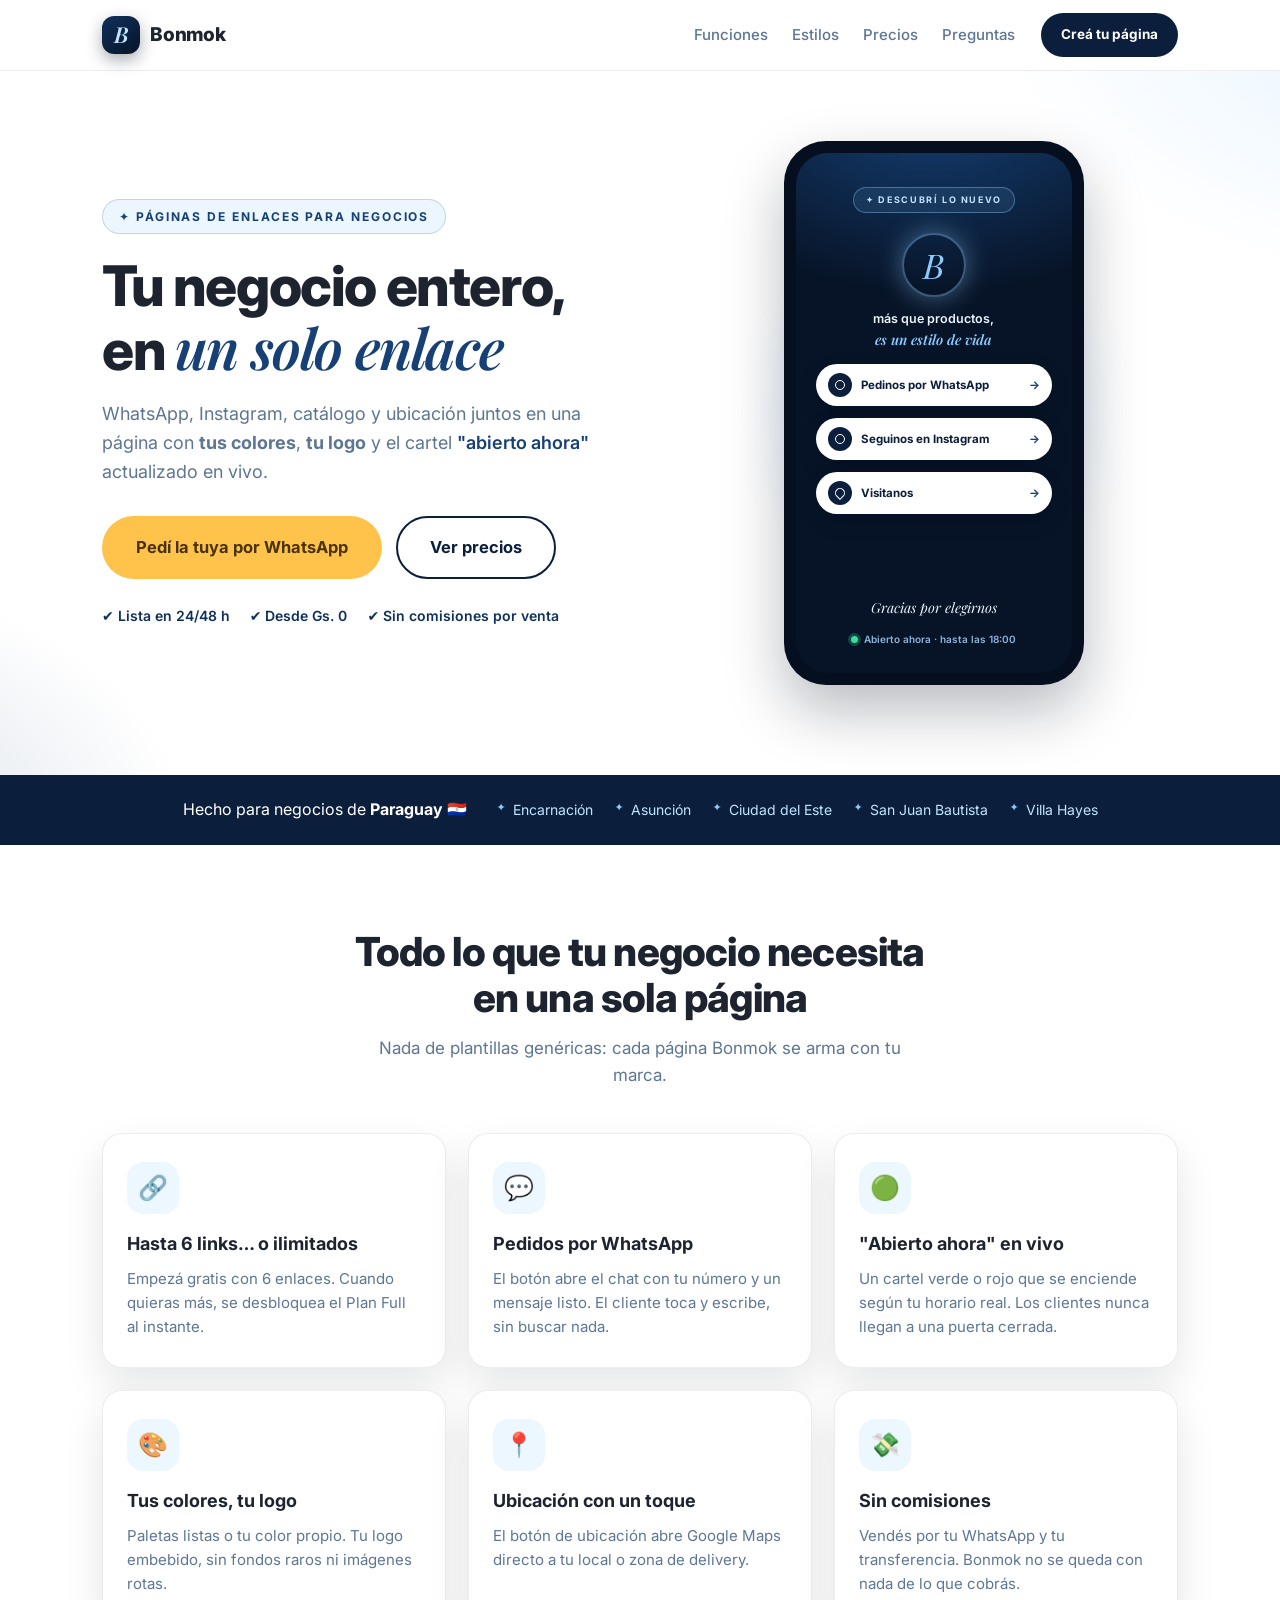
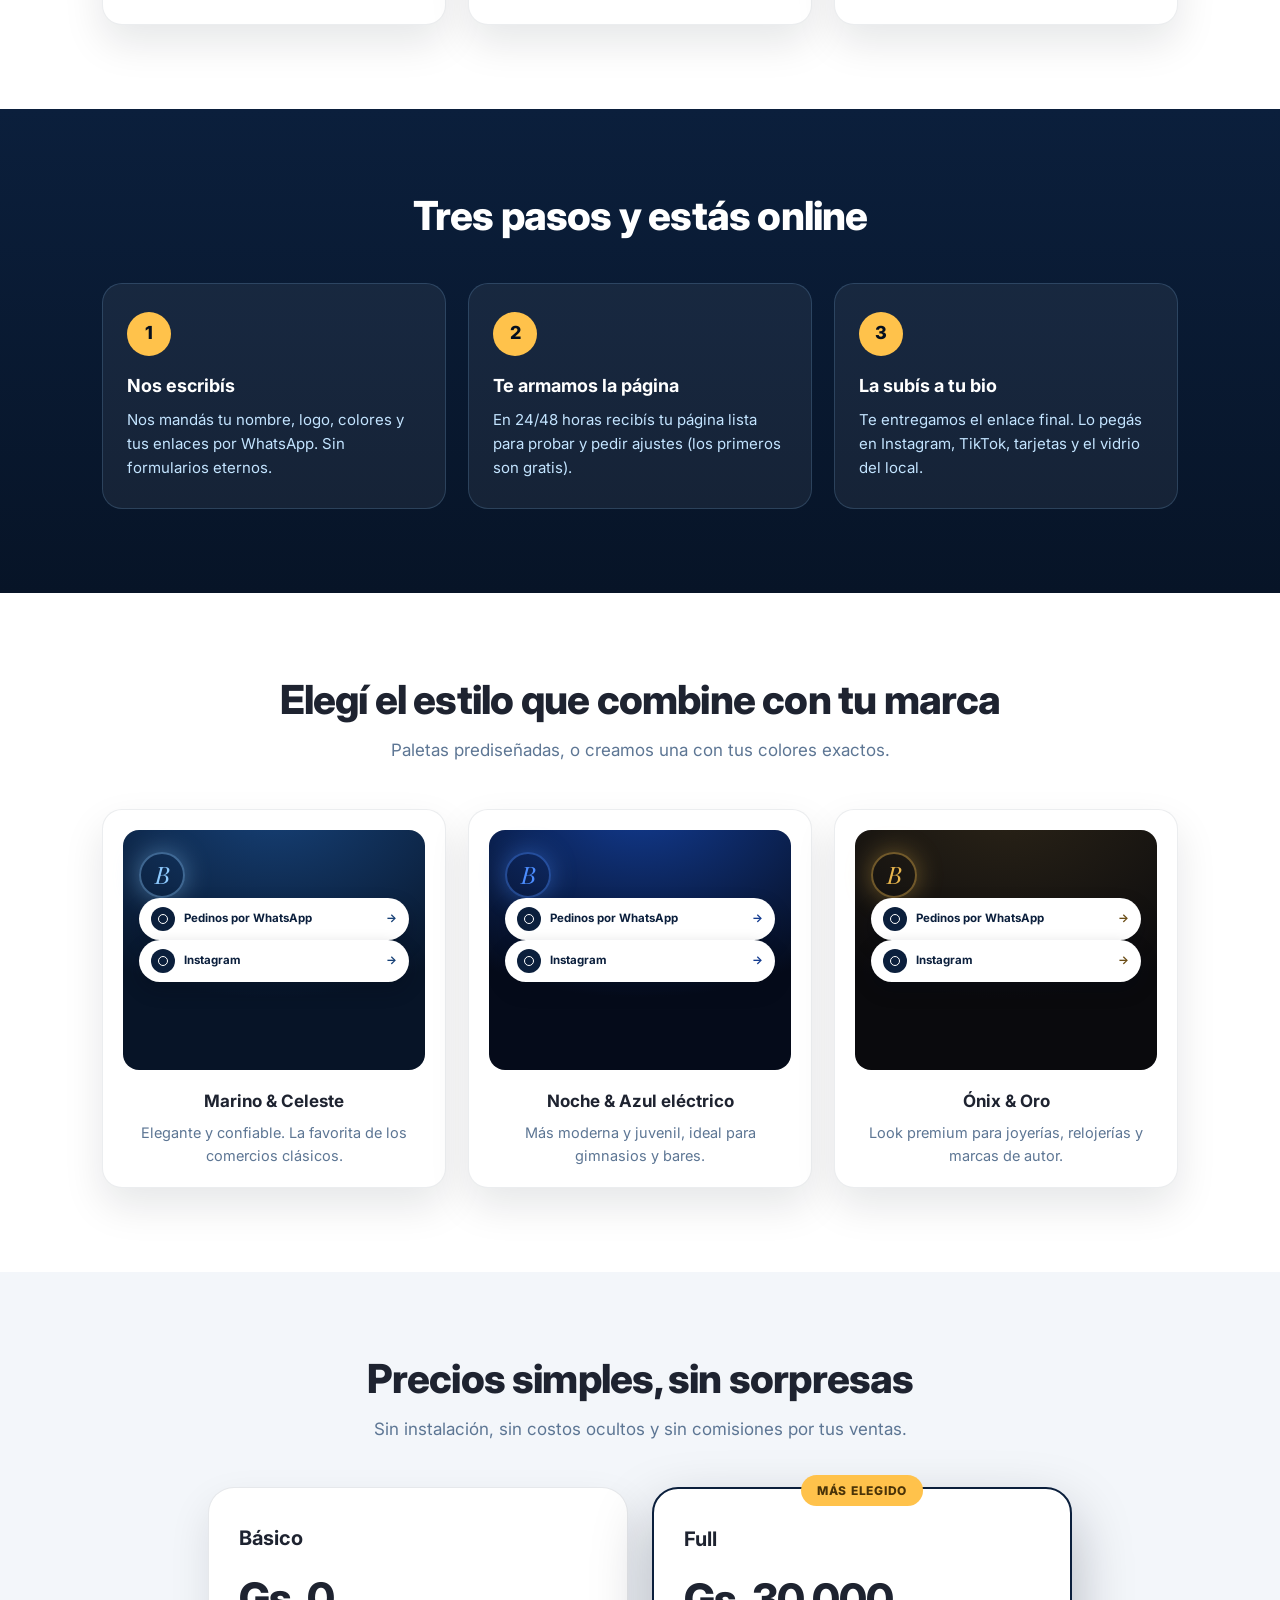
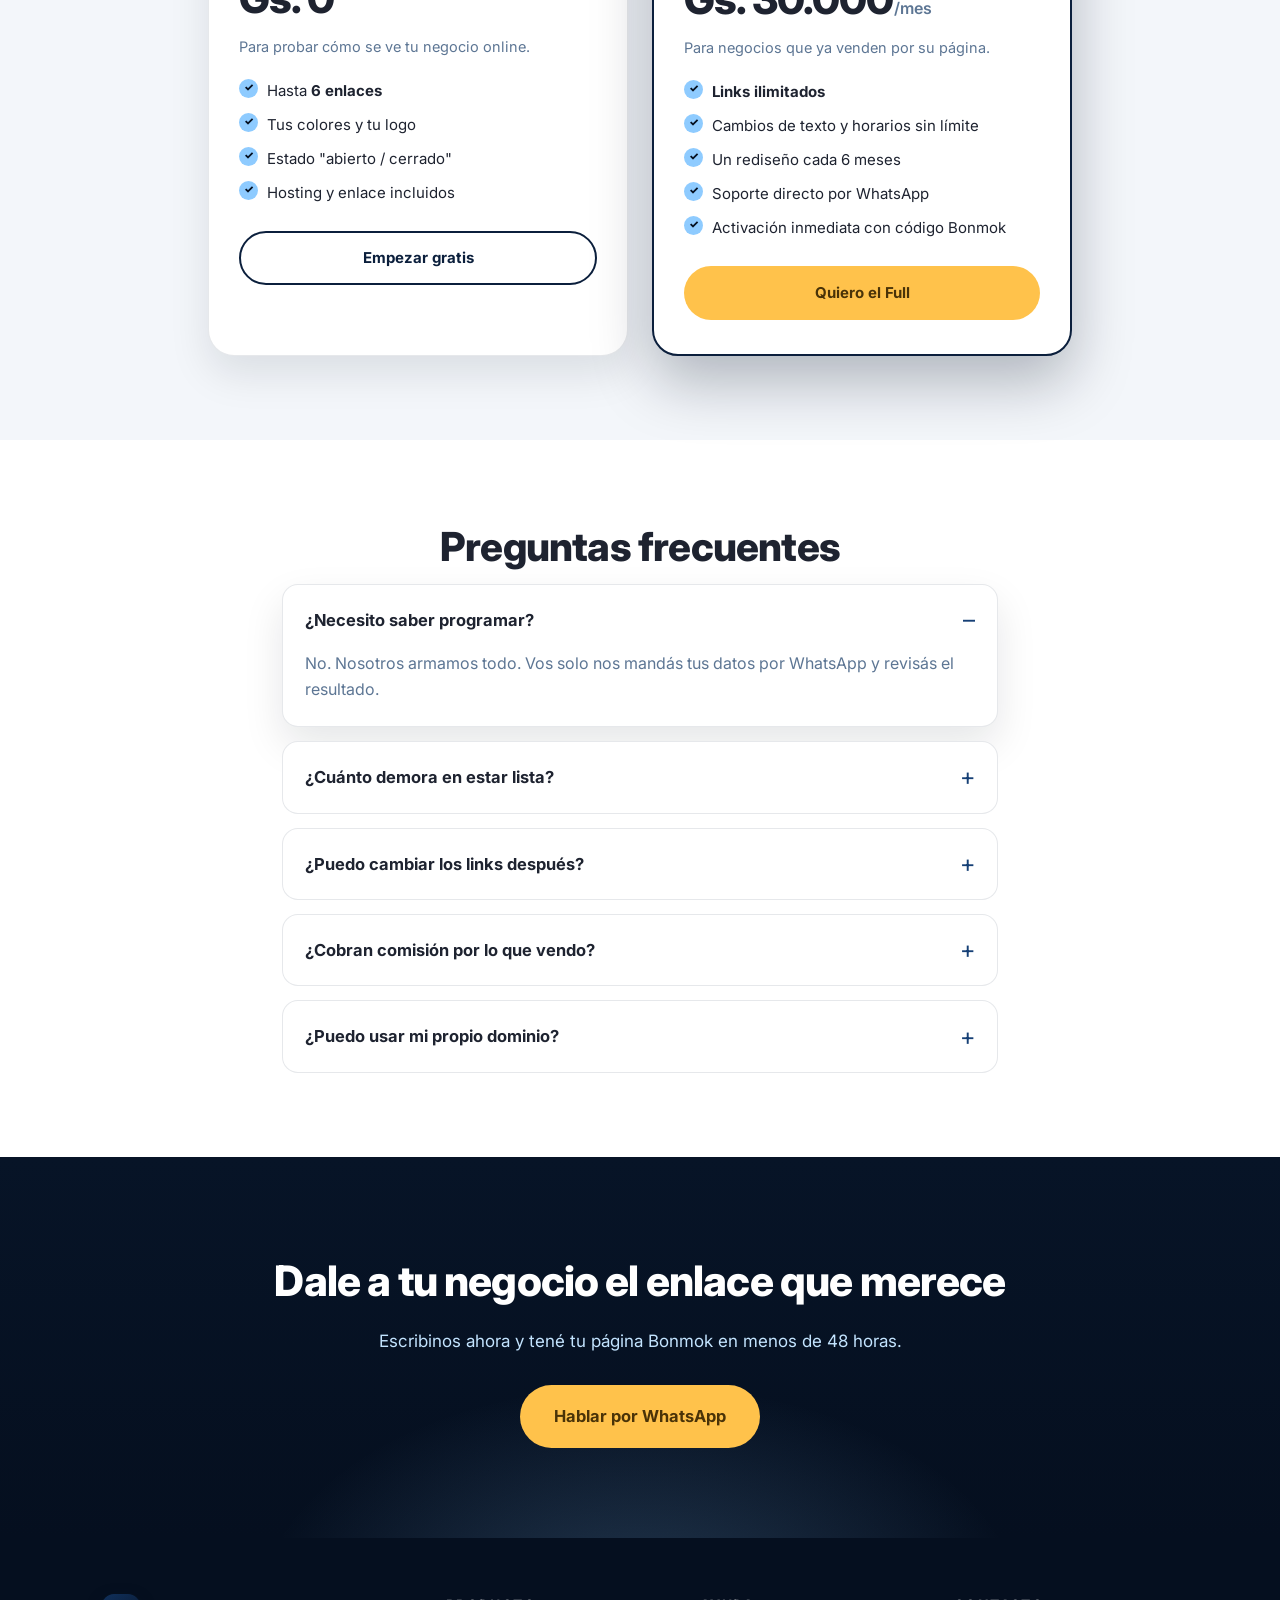
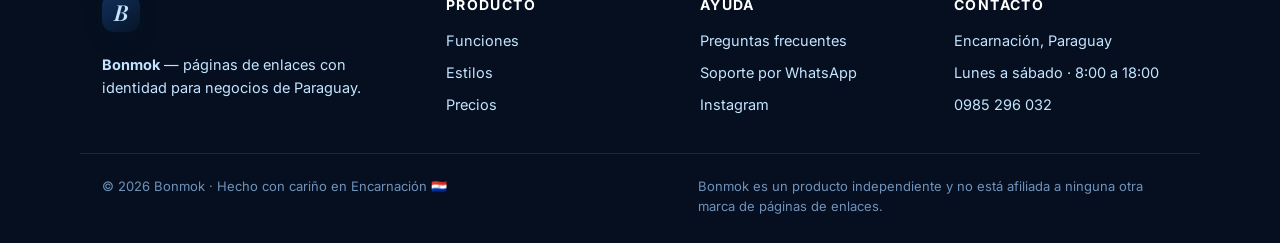
==== index.html @ fa60586d "Landing Bonmok: hero, funciones, estilos, precios y FAQ (HTML + CSS puro)" ====
<!DOCTYPE html>
<html lang="es">
<head>
<!--
  ============================================================
  BONMOK — Landing page del servicio
  Página 100% HTML + CSS (sin JavaScript).
  Inspirada en el esquema de las páginas de servicios "link in bio":
  hero con maqueta de celular, grilla de funciones, estilos,
  precios, preguntas frecuentes y CTA final.
  ============================================================
-->
<meta charset="UTF-8">
<meta name="viewport" content="width=device-width, initial-scale=1.0">
<title>Bonmok — Tu negocio entero, en un solo enlace</title>
<meta name="description" content="Creá tu página Bonmok en minutos: WhatsApp, Instagram, catálogo y ubicación con tus colores, tu logo y el estado 'abierto ahora' en vivo.">
<link rel="icon" type="image/svg+xml" href="assets/img/favicon.svg">
<link rel="preconnect" href="https://fonts.googleapis.com">
<link rel="preconnect" href="https://fonts.gstatic.com" crossorigin>
<link href="https://fonts.googleapis.com/css2?family=Inter:wght@400;500;600;700;800&family=Playfair+Display:ital,wght@1,600&display=swap" rel="stylesheet">
<link rel="stylesheet" href="assets/css/styles.css">
</head>
<body>

<!-- ============ BARRA SUPERIOR ============ -->
<header class="site-header">
  <div class="container header-inner">
    <a class="brand" href="#inicio" aria-label="Bonmok — inicio">
      <span class="brand-mark" aria-hidden="true">B</span>
      <span class="brand-name">Bonmok</span>
    </a>

    <nav class="nav" aria-label="Principal">
      <a href="#funciones">Funciones</a>
      <a href="#estilos">Estilos</a>
      <a href="#precios">Precios</a>
      <a href="#preguntas">Preguntas</a>
    </nav>

    <a class="btn btn-dark btn-sm" href="https://wa.me/595985296032?text=Hola%20Bonmok%21%20Quiero%20mi%20p%C3%A1gina" target="_blank" rel="noopener">Creá tu página</a>
  </div>
</header>

<main id="inicio">

  <!-- ============ HERO ============ -->
  <section class="hero">
    <div class="container hero-grid">
      <div class="hero-texto">
        <span class="eyebrow">✦ Páginas de enlaces para negocios</span>
        <h1>Tu negocio entero,<br>en <span class="destacado">un solo enlace</span></h1>
        <p class="lead">
          WhatsApp, Instagram, catálogo y ubicación juntos en una página con
          <strong>tus colores</strong>, <strong>tu logo</strong> y el cartel
          <em>"abierto ahora"</em> actualizado en vivo.
        </p>

        <div class="hero-acciones">
          <a class="btn btn-ambar btn-lg" href="https://wa.me/595985296032?text=Hola%20Bonmok%21%20Quiero%20mi%20p%C3%A1gina" target="_blank" rel="noopener">Pedí la tuya por WhatsApp</a>
          <a class="btn btn-ghost btn-lg" href="#precios">Ver precios</a>
        </div>

        <ul class="hero-trust">
          <li>✔ Lista en 24/48 h</li>
          <li>✔ Desde Gs. 0</li>
          <li>✔ Sin comisiones por venta</li>
        </ul>
      </div>

      <!-- Maqueta de celular 100% CSS (muestra una página Bonmok de ejemplo) -->
      <div class="hero-vista" aria-hidden="true">
        <div class="celular">
          <div class="celular-pantalla paleta-marino">
            <span class="mini-chip">✦ Descubrí lo nuevo</span>
            <span class="mini-logo">B</span>
            <span class="mini-lema">más que productos,<br><em>es un estilo de vida</em></span>
            <span class="mini-btn"><i class="ico-wa"></i>Pedinos por WhatsApp<b>→</b></span>
            <span class="mini-btn"><i class="ico-ig"></i>Seguinos en Instagram<b>→</b></span>
            <span class="mini-btn"><i class="ico-pin"></i>Visitanos<b>→</b></span>
            <span class="mini-pie">Gracias por elegirnos</span>
            <span class="mini-estado"><i class="punto"></i>Abierto ahora · hasta las 18:00</span>
          </div>
        </div>
        <span class="hero-halo"></span>
      </div>
    </div>
  </section>

  <!-- ============ BANDA DE ZONAS ============ -->
  <section class="banda">
    <div class="container banda-inner">
      <p>Hecho para negocios de <strong>Paraguay</strong> 🇵🇾</p>
      <ul>
        <li>Encarnación</li>
        <li>Asunción</li>
        <li>Ciudad del Este</li>
        <li>San Juan Bautista</li>
        <li>Villa Hayes</li>
      </ul>
    </div>
  </section>

  <!-- ============ FUNCIONES ============ -->
  <section class="seccion" id="funciones">
    <div class="container">
      <h2 class="titulo-seccion">Todo lo que tu negocio necesita<br>en una sola página</h2>
      <p class="sub-seccion">Nada de plantillas genéricas: cada página Bonmok se arma con tu marca.</p>

      <div class="grilla-3">
        <article class="tarjeta">
          <span class="tarjeta-ico">🔗</span>
          <h3>Hasta 6 links… o ilimitados</h3>
          <p>Empezá gratis con 6 enlaces. Cuando quieras más, se desbloquea el Plan Full al instante.</p>
        </article>

        <article class="tarjeta">
          <span class="tarjeta-ico">💬</span>
          <h3>Pedidos por WhatsApp</h3>
          <p>El botón abre el chat con tu número y un mensaje listo. El cliente toca y escribe, sin buscar nada.</p>
        </article>

        <article class="tarjeta">
          <span class="tarjeta-ico">🟢</span>
          <h3>"Abierto ahora" en vivo</h3>
          <p>Un cartel verde o rojo que se enciende según tu horario real. Los clientes nunca llegan a una puerta cerrada.</p>
        </article>

        <article class="tarjeta">
          <span class="tarjeta-ico">🎨</span>
          <h3>Tus colores, tu logo</h3>
          <p>Paletas listas o tu color propio. Tu logo embebido, sin fondos raros ni imágenes rotas.</p>
        </article>

        <article class="tarjeta">
          <span class="tarjeta-ico">📍</span>
          <h3>Ubicación con un toque</h3>
          <p>El botón de ubicación abre Google Maps directo a tu local o zona de delivery.</p>
        </article>

        <article class="tarjeta">
          <span class="tarjeta-ico">💸</span>
          <h3>Sin comisiones</h3>
          <p>Vendés por tu WhatsApp y tu transferencia. Bonmok no se queda con nada de lo que cobrás.</p>
        </article>
      </div>
    </div>
  </section>

  <!-- ============ CÓMO FUNCIONA ============ -->
  <section class="seccion seccion-oscura" id="como-funciona">
    <div class="container">
      <h2 class="titulo-seccion">Tres pasos y estás online</h2>
      <div class="pasos">
        <article class="paso">
          <span class="paso-num">1</span>
          <h3>Nos escribís</h3>
          <p>Nos mandás tu nombre, logo, colores y tus enlaces por WhatsApp. Sin formularios eternos.</p>
        </article>
        <article class="paso">
          <span class="paso-num">2</span>
          <h3>Te armamos la página</h3>
          <p>En 24/48 horas recibís tu página lista para probar y pedir ajustes (los primeros son gratis).</p>
        </article>
        <article class="paso">
          <span class="paso-num">3</span>
          <h3>La subís a tu bio</h3>
          <p>Te entregamos el enlace final. Lo pegás en Instagram, TikTok, tarjetas y el vidrio del local.</p>
        </article>
      </div>
    </div>
  </section>

  <!-- ============ ESTILOS ============ -->
  <section class="seccion" id="estilos">
    <div class="container">
      <h2 class="titulo-seccion">Elegí el estilo que combine con tu marca</h2>
      <p class="sub-seccion">Paletas prediseñadas, o creamos una con tus colores exactos.</p>

      <div class="grilla-3 estilos-grilla">
        <article class="estilo-card">
          <div class="mini-pantalla paleta-marino">
            <span class="mini-logo">B</span>
            <span class="mini-btn"><i class="ico-wa"></i>Pedinos por WhatsApp<b>→</b></span>
            <span class="mini-btn"><i class="ico-ig"></i>Instagram<b>→</b></span>
          </div>
          <h3>Marino &amp; Celeste</h3>
          <p>Elegante y confiable. La favorita de los comercios clásicos.</p>
        </article>

        <article class="estilo-card">
          <div class="mini-pantalla paleta-azul">
            <span class="mini-logo">B</span>
            <span class="mini-btn"><i class="ico-wa"></i>Pedinos por WhatsApp<b>→</b></span>
            <span class="mini-btn"><i class="ico-ig"></i>Instagram<b>→</b></span>
          </div>
          <h3>Noche &amp; Azul eléctrico</h3>
          <p>Más moderna y juvenil, ideal para gimnasios y bares.</p>
        </article>

        <article class="estilo-card">
          <div class="mini-pantalla paleta-oro">
            <span class="mini-logo">B</span>
            <span class="mini-btn"><i class="ico-wa"></i>Pedinos por WhatsApp<b>→</b></span>
            <span class="mini-btn"><i class="ico-ig"></i>Instagram<b>→</b></span>
          </div>
          <h3>Ónix &amp; Oro</h3>
          <p>Look premium para joyerías, relojerías y marcas de autor.</p>
        </article>
      </div>
    </div>
  </section>

  <!-- ============ PRECIOS ============ -->
  <section class="seccion seccion-gris" id="precios">
    <div class="container">
      <h2 class="titulo-seccion">Precios simples, sin sorpresas</h2>
      <p class="sub-seccion">Sin instalación, sin costos ocultos y sin comisiones por tus ventas.</p>

      <div class="precios">
        <article class="precio-card">
          <h3>Básico</h3>
          <p class="precio"><span class="precio-monto">Gs. 0</span></p>
          <p class="precio-nota">Para probar cómo se ve tu negocio online.</p>
          <ul class="lista-check">
            <li>Hasta <strong>6 enlaces</strong></li>
            <li>Tus colores y tu logo</li>
            <li>Estado "abierto / cerrado"</li>
            <li>Hosting y enlace incluidos</li>
          </ul>
          <a class="btn btn-ghost btn-block" href="https://wa.me/595985296032?text=Hola%20Bonmok%21%20Quiero%20la%20versi%C3%B3n%20B%C3%A1sica" target="_blank" rel="noopener">Empezar gratis</a>
        </article>

        <article class="precio-card precio-destacado">
          <span class="etiqueta">Más elegido</span>
          <h3>Full</h3>
          <p class="precio"><span class="precio-monto">Gs. 30.000</span><span class="precio-per">/mes</span></p>
          <p class="precio-nota">Para negocios que ya venden por su página.</p>
          <ul class="lista-check">
            <li><strong>Links ilimitados</strong></li>
            <li>Cambios de texto y horarios sin límite</li>
            <li>Un rediseño cada 6 meses</li>
            <li>Soporte directo por WhatsApp</li>
            <li>Activación inmediata con código Bonmok</li>
          </ul>
          <a class="btn btn-ambar btn-block" href="https://wa.me/595985296032?text=Hola%20Bonmok%21%20Quiero%20el%20Plan%20Full" target="_blank" rel="noopener">Quiero el Full</a>
        </article>
      </div>
    </div>
  </section>

  <!-- ============ PREGUNTAS FRECUENTES ============ -->
  <section class="seccion" id="preguntas">
    <div class="container container-estrecho">
      <h2 class="titulo-seccion">Preguntas frecuentes</h2>

      <details class="faq" open>
        <summary>¿Necesito saber programar?</summary>
        <p>No. Nosotros armamos todo. Vos solo nos mandás tus datos por WhatsApp y revisás el resultado.</p>
      </details>

      <details class="faq">
        <summary>¿Cuánto demora en estar lista?</summary>
        <p>Entre 24 y 48 horas hábiles desde que recibimos tu logo y tus enlaces.</p>
      </details>

      <details class="faq">
        <summary>¿Puedo cambiar los links después?</summary>
        <p>Sí. En el Plan Básico incluimos ajustes, y en el Full los cambios son sin límite.</p>
      </details>

      <details class="faq">
        <summary>¿Cobran comisión por lo que vendo?</summary>
        <p>Nunca. Vendés por tu WhatsApp y tus cobros; Bonmok no participa de tus ventas.</p>
      </details>

      <details class="faq">
        <summary>¿Puedo usar mi propio dominio?</summary>
        <p>Sí, es opcional. Te ayudamos a comprarlo y conectarlo a tu página por un costo adicional.</p>
      </details>
    </div>
  </section>

  <!-- ============ CTA FINAL ============ -->
  <section class="cta-final">
    <div class="container cta-inner">
      <h2>Dale a tu negocio el enlace que merece</h2>
      <p>Escribinos ahora y tené tu página Bonmok en menos de 48 horas.</p>
      <a class="btn btn-ambar btn-lg" href="https://wa.me/595985296032?text=Hola%20Bonmok%21%20Quiero%20mi%20p%C3%A1gina" target="_blank" rel="noopener">Hablar por WhatsApp</a>
    </div>
  </section>

</main>

<!-- ============ PIE ============ -->
<footer class="site-footer">
  <div class="container footer-grid">
    <div class="footer-col footer-marca">
      <span class="brand-mark" aria-hidden="true">B</span>
      <p><strong>Bonmok</strong> — páginas de enlaces con identidad para negocios de Paraguay.</p>
    </div>

    <div class="footer-col">
      <h4>Producto</h4>
      <a href="#funciones">Funciones</a>
      <a href="#estilos">Estilos</a>
      <a href="#precios">Precios</a>
    </div>

    <div class="footer-col">
      <h4>Ayuda</h4>
      <a href="#preguntas">Preguntas frecuentes</a>
      <a href="https://wa.me/595985296032" target="_blank" rel="noopener">Soporte por WhatsApp</a>
      <a href="https://www.instagram.com/angeloryj/" target="_blank" rel="noopener">Instagram</a>
    </div>

    <div class="footer-col">
      <h4>Contacto</h4>
      <p>Encarnación, Paraguay</p>
      <p>Lunes a sábado · 8:00 a 18:00</p>
      <p>0985 296 032</p>
    </div>
  </div>

  <div class="container footer-final">
    <p>© 2026 Bonmok · Hecho con cariño en Encarnación 🇵🇾</p>
    <p class="footer-nota">Bonmok es un producto independiente y no está afiliada a ninguna otra marca de páginas de enlaces.</p>
  </div>
</footer>

</body>
</html>
---- assets/css/styles.css ----
/* ============================================================
   BONMOK — Hoja de estilos de la landing
   Orden del archivo:
     1. Variables        6. Banda
     2. Base / reset     7. Secciones y tarjetas
     3. Utilidades       8. Pasos y estilos de página
     4. Botones          9. Precios y FAQ
     5. Header y hero   10. CTA final, footer y responsive
   ============================================================ */

/* ------------------------------------------------------------
   1. VARIABLES (paleta Bonmok: azul marino + celeste + ámbar)
   ------------------------------------------------------------ */
:root {
  /* Colores principales */
  --navy-900: #050f1f;
  --navy-800: #071427;
  --navy-700: #0b1f3c;
  --navy-600: #10305c;
  --navy-500: #164076;
  --celeste: #8ecbff;
  --celeste-soft: #c3e4ff;
  --ambar: #ffc24b;         /* acento de acción (botones CTA) */
  --tinta: #1e2330;         /* texto oscuro sobre claro */
  --gris-fondo: #f3f6fa;    /* fondo de secciones alternas */
  --gris-texto: #5d7694;
  --blanco: #ffffff;

  /* Tipografía y medidas */
  --fuente: 'Inter', system-ui, -apple-system, 'Segoe UI', Roboto, sans-serif;
  --fuente-serif: 'Playfair Display', Georgia, serif;
  --ancho: 1120px;
  --radio-grande: 26px;
  --radio-tarjeta: 20px;

  /* Sombras suaves */
  --sombra: 0 18px 40px rgba(5, 15, 31, .10);
  --sombra-fuerte: 0 26px 60px rgba(5, 15, 31, .28);
}

/* ------------------------------------------------------------
   2. BASE / RESET
   ------------------------------------------------------------ */
* { box-sizing: border-box; margin: 0; padding: 0; }

html { scroll-behavior: smooth; }

body {
  font-family: var(--fuente);
  color: var(--tinta);
  background: var(--blanco);
  line-height: 1.6;
  -webkit-font-smoothing: antialiased;
}

img, svg { display: block; max-width: 100%; }

a { color: inherit; text-decoration: none; }

/* ------------------------------------------------------------
   3. UTILIDADES DE LAYOUT
   ------------------------------------------------------------ */
.container {
  width: 100%;
  max-width: var(--ancho);
  margin: 0 auto;
  padding: 0 22px;
}

.container-estrecho { max-width: 760px; }

.seccion { padding: 84px 0; }
.seccion-gris { background: var(--gris-fondo); }

.seccion-oscura {
  background: linear-gradient(180deg, var(--navy-700) 0%, var(--navy-800) 100%);
  color: var(--blanco);
}

.titulo-seccion {
  font-size: clamp(28px, 4.4vw, 40px);
  font-weight: 800;
  line-height: 1.15;
  letter-spacing: -.02em;
  text-align: center;
}

.sub-seccion {
  margin: 14px auto 0;
  max-width: 560px;
  text-align: center;
  color: var(--gris-texto);
  font-size: 17px;
}

.seccion-oscura .sub-seccion { color: var(--celeste-soft); }

.grilla-3 {
  margin-top: 44px;
  display: grid;
  gap: 22px;
  grid-template-columns: repeat(3, 1fr);
}

/* ------------------------------------------------------------
   4. BOTONES (píldora, como las grandes plataformas)
   ------------------------------------------------------------ */
.btn {
  display: inline-flex;
  align-items: center;
  justify-content: center;
  gap: 8px;
  border-radius: 999px;
  font-weight: 700;
  font-size: 15px;
  padding: 13px 26px;
  border: 2px solid transparent;
  cursor: pointer;
  transition: transform .18s ease, box-shadow .18s ease, background .18s ease;
}

.btn:hover { transform: translateY(-2px); }
.btn:active { transform: translateY(0) scale(.98); }

.btn-lg { padding: 16px 32px; font-size: 16.5px; }
.btn-sm { padding: 9px 18px; font-size: 13.5px; }
.btn-block { width: 100%; }

.btn-dark { background: var(--navy-700); color: var(--blanco); }
.btn-dark:hover { background: var(--navy-600); box-shadow: 0 12px 26px rgba(11, 31, 60, .35); }

.btn-ambar { background: var(--ambar); color: #4a3308; }
.btn-ambar:hover { box-shadow: 0 12px 26px rgba(255, 194, 75, .5); }

.btn-ghost { border-color: var(--navy-700); color: var(--navy-700); background: transparent; }
.btn-ghost:hover { background: rgba(11, 31, 60, .06); }

/* ------------------------------------------------------------
   5. HEADER
   ------------------------------------------------------------ */
.site-header {
  position: sticky;
  top: 0;
  z-index: 50;
  background: rgba(255, 255, 255, .92);
  backdrop-filter: blur(10px);
  border-bottom: 1px solid rgba(11, 31, 60, .08);
}

.header-inner {
  display: flex;
  align-items: center;
  gap: 26px;
  height: 70px;
}

.brand { display: flex; align-items: center; gap: 10px; }

.brand-mark {
  width: 38px;
  height: 38px;
  border-radius: 12px;
  display: grid;
  place-items: center;
  font-family: var(--fuente-serif);
  font-style: italic;
  font-weight: 600;
  font-size: 22px;
  color: var(--celeste-soft);
  background: linear-gradient(145deg, var(--navy-600), var(--navy-800));
  box-shadow: 0 6px 16px rgba(7, 20, 39, .35);
}

.brand-name { font-weight: 800; font-size: 19px; letter-spacing: -.01em; }

.nav { display: flex; gap: 24px; margin-left: auto; font-weight: 500; font-size: 15px; }
.nav a { color: var(--gris-texto); transition: color .15s; }
.nav a:hover { color: var(--navy-700); }

/* ------------------------------------------------------------
   5b. HERO
   ------------------------------------------------------------ */
.hero {
  background:
    radial-gradient(50rem 30rem at 115% -10%, rgba(142, 203, 255, .25) 0%, transparent 60%),
    radial-gradient(40rem 28rem at -15% 110%, rgba(22, 64, 118, .18) 0%, transparent 60%),
    var(--blanco);
  padding: 70px 0 90px;
  overflow: hidden;
}

.hero-grid {
  display: grid;
  grid-template-columns: 1.05fr .95fr;
  gap: 48px;
  align-items: center;
}

.eyebrow {
  display: inline-block;
  font-size: 12px;
  font-weight: 700;
  letter-spacing: .16em;
  text-transform: uppercase;
  color: var(--navy-500);
  background: rgba(142, 203, 255, .18);
  border: 1px solid rgba(22, 64, 118, .18);
  border-radius: 999px;
  padding: 7px 16px;
  margin-bottom: 22px;
}

.hero h1 {
  font-size: clamp(34px, 5.6vw, 56px);
  font-weight: 800;
  line-height: 1.08;
  letter-spacing: -.025em;
}

.destacado {
  font-family: var(--fuente-serif);
  font-style: italic;
  font-weight: 600;
  color: var(--navy-500);
}

.lead {
  margin-top: 20px;
  font-size: 18px;
  color: var(--gris-texto);
  max-width: 520px;
}

.lead em { color: var(--navy-500); font-style: normal; font-weight: 600; }

.hero-acciones { margin-top: 30px; display: flex; gap: 14px; flex-wrap: wrap; }

.hero-trust {
  margin-top: 26px;
  display: flex;
  gap: 20px;
  flex-wrap: wrap;
  list-style: none;
  font-size: 14px;
  font-weight: 600;
  color: var(--navy-600);
}

/* --- Maqueta de celular (solo CSS, muestra una página Bonmok) --- */
.hero-vista { position: relative; display: grid; place-items: center; }

.hero-halo {
  position: absolute;
  width: 420px;
  height: 420px;
  border-radius: 50%;
  background: radial-gradient(circle, rgba(142, 203, 255, .35) 0%, transparent 65%);
  filter: blur(8px);
  z-index: 0;
}

.celular {
  position: relative;
  z-index: 1;
  width: 300px;
  padding: 12px;
  border-radius: 42px;
  background: var(--navy-900);
  box-shadow: var(--sombra-fuerte);
}

.celular-pantalla {
  border-radius: 32px;
  padding: 34px 20px 26px;
  display: flex;
  flex-direction: column;
  align-items: center;
  gap: 12px;
  min-height: 520px;
}

/* Mini-componentes reutilizados por la maqueta y la sección de estilos */
.mini-chip {
  font-size: 9px;
  font-weight: 700;
  letter-spacing: .18em;
  text-transform: uppercase;
  color: var(--p-acento-suave);
  border: 1px solid var(--p-acento-borde);
  background: var(--p-acento-fondo);
  border-radius: 999px;
  padding: 5px 12px;
}

.mini-logo {
  margin-top: 8px;
  width: 64px;
  height: 64px;
  border-radius: 50%;
  display: grid;
  place-items: center;
  font-family: var(--fuente-serif);
  font-style: italic;
  font-size: 34px;
  color: var(--p-acento);
  border: 2px solid var(--p-acento-borde);
  box-shadow: 0 0 26px var(--p-brillo);
}

.mini-lema {
  font-size: 12.5px;
  font-weight: 600;
  color: var(--p-texto);
  text-align: center;
}

.mini-lema em { color: var(--p-acento); font-family: var(--fuente-serif); font-size: 14px; }

.mini-btn {
  width: 100%;
  display: flex;
  align-items: center;
  gap: 9px;
  background: var(--blanco);
  color: #0b1f3c;
  border-radius: 999px;
  padding: 9px 12px;
  font-size: 11.5px;
  font-weight: 700;
  box-shadow: 0 8px 18px rgba(2, 10, 24, .28);
}

.mini-btn b { margin-left: auto; color: var(--p-acento-fuerte); }

/* Puntitos de ícono (decorativos, sin logos de marcas) */
.mini-btn i {
  width: 24px;
  height: 24px;
  border-radius: 50%;
  background: var(--navy-700);
  flex: 0 0 auto;
  position: relative;
}

.mini-btn i::after {
  content: "";
  position: absolute;
  inset: 7px;
  border-radius: 50%;
  border: 1.6px solid #fff;
}

.ico-ig::after { border-radius: 5px !important; }
.ico-pin::after { border-radius: 50% 50% 50% 0 !important; transform: rotate(-45deg); }

.mini-pie {
  margin-top: auto;
  font-family: var(--fuente-serif);
  font-style: italic;
  font-size: 14px;
  color: var(--p-texto);
}

.mini-estado {
  display: inline-flex;
  align-items: center;
  gap: 6px;
  font-size: 10px;
  font-weight: 600;
  color: var(--p-texto-suave);
}

.mini-estado .punto {
  width: 7px;
  height: 7px;
  border-radius: 50%;
  background: #3ddc97;
  box-shadow: 0 0 0 3px rgba(61, 220, 151, .25);
}

/* --- Paletas de las maquetas (las mismas que ofrece el producto) --- */
.paleta-marino {
  --p-acento: #8ecbff;
  --p-acento-suave: #c3e4ff;
  --p-acento-borde: rgba(142, 203, 255, .38);
  --p-acento-fondo: rgba(142, 203, 255, .10);
  --p-acento-fuerte: #164076;
  --p-brillo: rgba(142, 203, 255, .45);
  --p-texto: #eaf3fc;
  --p-texto-suave: #8fb3d9;
  background: radial-gradient(30rem 20rem at 50% -10%, #164076 0%, transparent 60%), #071427;
}

.paleta-azul {
  --p-acento: #4c8dff;
  --p-acento-suave: #a9c6ff;
  --p-acento-borde: rgba(76, 141, 255, .40);
  --p-acento-fondo: rgba(76, 141, 255, .12);
  --p-acento-fuerte: #123a8f;
  --p-brillo: rgba(76, 141, 255, .45);
  --p-texto: #eaf1ff;
  --p-texto-suave: #8fb0dd;
  background: radial-gradient(30rem 20rem at 50% -10%, #123a8f 0%, transparent 60%), #050b1a;
}

.paleta-oro {
  --p-acento: #e9b64d;
  --p-acento-suave: #f6d99a;
  --p-acento-borde: rgba(233, 182, 77, .42);
  --p-acento-fondo: rgba(233, 182, 77, .10);
  --p-acento-fuerte: #6b4d16;
  --p-brillo: rgba(233, 182, 77, .40);
  --p-texto: #f7efe0;
  --p-texto-suave: #c9b99a;
  background: radial-gradient(30rem 20rem at 50% -10%, #2a2317 0%, transparent 60%), #0a0a0d;
}

/* ------------------------------------------------------------
   6. BANDA DE ZONAS
   ------------------------------------------------------------ */
.banda {
  background: var(--navy-700);
  color: var(--blanco);
  padding: 22px 0;
}

.banda-inner {
  display: flex;
  align-items: center;
  justify-content: center;
  gap: 30px;
  flex-wrap: wrap;
  text-align: center;
}

.banda-inner ul {
  display: flex;
  gap: 22px;
  flex-wrap: wrap;
  list-style: none;
  font-size: 14px;
  color: var(--celeste-soft);
}

.banda-inner li { position: relative; padding-left: 16px; }
.banda-inner li::before { content: "✦"; position: absolute; left: 0; color: var(--celeste); font-size: 11px; }

/* ------------------------------------------------------------
   7. TARJETAS DE FUNCIONES
   ------------------------------------------------------------ */
.tarjeta {
  background: var(--blanco);
  border: 1px solid rgba(11, 31, 60, .08);
  border-radius: var(--radio-tarjeta);
  padding: 28px 24px;
  box-shadow: var(--sombra);
  transition: transform .2s ease, box-shadow .2s ease;
}

.tarjeta:hover { transform: translateY(-4px); box-shadow: 0 26px 50px rgba(5, 15, 31, .14); }

.tarjeta-ico {
  display: grid;
  place-items: center;
  width: 52px;
  height: 52px;
  border-radius: 16px;
  font-size: 24px;
  background: rgba(142, 203, 255, .16);
  margin-bottom: 16px;
}

.tarjeta h3 { font-size: 18px; font-weight: 700; margin-bottom: 8px; }
.tarjeta p { color: var(--gris-texto); font-size: 15px; }

/* ------------------------------------------------------------
   8. PASOS ("cómo funciona") Y TARJETAS DE ESTILOS
   ------------------------------------------------------------ */
.pasos {
  margin-top: 44px;
  display: grid;
  gap: 22px;
  grid-template-columns: repeat(3, 1fr);
}

.paso {
  background: rgba(255, 255, 255, .06);
  border: 1px solid rgba(142, 203, 255, .18);
  border-radius: var(--radio-tarjeta);
  padding: 28px 24px;
}

.paso-num {
  display: grid;
  place-items: center;
  width: 44px;
  height: 44px;
  border-radius: 50%;
  font-weight: 800;
  font-size: 18px;
  color: var(--navy-900);
  background: var(--ambar);
  margin-bottom: 16px;
}

.paso h3 { font-size: 18px; margin-bottom: 8px; }
.paso p { color: var(--celeste-soft); font-size: 15px; }

.estilo-card {
  background: var(--blanco);
  border: 1px solid rgba(11, 31, 60, .08);
  border-radius: var(--radio-tarjeta);
  padding: 20px;
  text-align: center;
  box-shadow: var(--sombra);
}

.estilo-card .mini-pantalla {
  min-height: 240px;
  border-radius: 16px;
  padding: 22px 16px;
  gap: 10px;
  margin-bottom: 18px;
}

.estilo-card .mini-logo { width: 46px; height: 46px; font-size: 24px; margin-top: 0; }
.estilo-card h3 { font-size: 17px; margin-bottom: 6px; }
.estilo-card p { color: var(--gris-texto); font-size: 14.5px; }

/* ------------------------------------------------------------
   9. PRECIOS Y FAQ
   ------------------------------------------------------------ */
.precios {
  margin-top: 44px;
  display: grid;
  gap: 24px;
  grid-template-columns: repeat(2, minmax(0, 420px));
  justify-content: center;
}

.precio-card {
  position: relative;
  background: var(--blanco);
  border: 1px solid rgba(11, 31, 60, .10);
  border-radius: var(--radio-grande);
  padding: 34px 30px;
  box-shadow: var(--sombra);
}

.precio-destacado {
  border: 2px solid var(--navy-700);
  box-shadow: var(--sombra-fuerte);
}

.etiqueta {
  position: absolute;
  top: -14px;
  left: 50%;
  transform: translateX(-50%);
  background: var(--ambar);
  color: #4a3308;
  font-size: 12px;
  font-weight: 800;
  letter-spacing: .06em;
  text-transform: uppercase;
  border-radius: 999px;
  padding: 6px 16px;
  white-space: nowrap;
}

.precio-card h3 { font-size: 20px; }

.precio { margin: 10px 0 4px; }
.precio-monto { font-size: 42px; font-weight: 800; letter-spacing: -.02em; }
.precio-per { font-size: 16px; color: var(--gris-texto); font-weight: 600; }
.precio-nota { color: var(--gris-texto); font-size: 14.5px; margin-bottom: 20px; }

.lista-check { list-style: none; display: grid; gap: 10px; margin-bottom: 26px; }
.lista-check li { position: relative; padding-left: 28px; font-size: 15px; }
.lista-check li::before {
  content: "✓";
  position: absolute;
  left: 0;
  top: 0;
  width: 19px;
  height: 19px;
  border-radius: 50%;
  display: grid;
  place-items: center;
  font-size: 11px;
  font-weight: 800;
  color: var(--navy-900);
  background: var(--celeste);
}

.faq {
  margin-top: 14px;
  background: var(--blanco);
  border: 1px solid rgba(11, 31, 60, .10);
  border-radius: 16px;
  padding: 4px 22px;
  transition: box-shadow .2s;
}

.faq[open] { box-shadow: var(--sombra); }

.faq summary {
  cursor: pointer;
  list-style: none;
  font-weight: 700;
  font-size: 16.5px;
  padding: 18px 30px 18px 0;
  position: relative;
}

.faq summary::-webkit-details-marker { display: none; }

.faq summary::after {
  content: "+";
  position: absolute;
  right: 0;
  top: 50%;
  transform: translateY(-50%);
  font-size: 24px;
  font-weight: 400;
  color: var(--navy-500);
}

.faq[open] summary::after { content: "–"; }

.faq p { padding: 0 0 20px; color: var(--gris-texto); }

/* ------------------------------------------------------------
   10. CTA FINAL Y FOOTER
   ------------------------------------------------------------ */
.cta-final {
  background:
    radial-gradient(40rem 24rem at 50% 120%, rgba(142, 203, 255, .22) 0%, transparent 60%),
    linear-gradient(180deg, var(--navy-800) 0%, var(--navy-900) 100%);
  color: var(--blanco);
  padding: 90px 0;
  text-align: center;
}

.cta-inner h2 { font-size: clamp(28px, 4.2vw, 42px); font-weight: 800; letter-spacing: -.02em; }
.cta-inner p { margin: 14px 0 30px; color: var(--celeste-soft); font-size: 17px; }

.site-footer { background: var(--navy-900); color: var(--celeste-soft); padding: 56px 0 26px; }

.footer-grid {
  display: grid;
  gap: 30px;
  grid-template-columns: 1.4fr 1fr 1fr 1fr;
  padding-bottom: 36px;
  border-bottom: 1px solid rgba(142, 203, 255, .14);
}

.footer-col { display: grid; gap: 9px; align-content: start; font-size: 14.5px; }
.footer-col h4 { color: var(--blanco); font-size: 14px; letter-spacing: .1em; text-transform: uppercase; margin-bottom: 4px; }
.footer-col a { color: var(--celeste-soft); transition: color .15s; }
.footer-col a:hover { color: var(--blanco); }
.footer-marca p { max-width: 260px; margin-top: 12px; }

.footer-final {
  display: flex;
  justify-content: space-between;
  gap: 14px;
  flex-wrap: wrap;
  padding-top: 22px;
  font-size: 13px;
  color: #6f92bb;
}

.footer-nota { max-width: 480px; }

/* ------------------------------------------------------------
   RESPONSIVE
   ------------------------------------------------------------ */
@media (max-width: 980px) {
  .hero-grid { grid-template-columns: 1fr; gap: 56px; }
  .hero-texto { text-align: center; }
  .lead { margin-left: auto; margin-right: auto; }
  .hero-acciones, .hero-trust { justify-content: center; }
  .grilla-3, .pasos { grid-template-columns: repeat(2, 1fr); }
  .footer-grid { grid-template-columns: 1fr 1fr; }
}

@media (max-width: 760px) {
  .nav { display: none; }                       /* en celular se prioriza el CTA */
  .header-inner { justify-content: space-between; }
  .precios { grid-template-columns: minmax(0, 420px); }
}

@media (max-width: 560px) {
  .seccion { padding: 60px 0; }
  .grilla-3, .pasos { grid-template-columns: 1fr; }
  .footer-grid { grid-template-columns: 1fr; }
  .btn-lg { width: 100%; }
}

/* Accesibilidad: respeta la preferencia de menos movimiento */
@media (prefers-reduced-motion: reduce) {
  html { scroll-behavior: auto; }
  * { transition: none !important; }
}
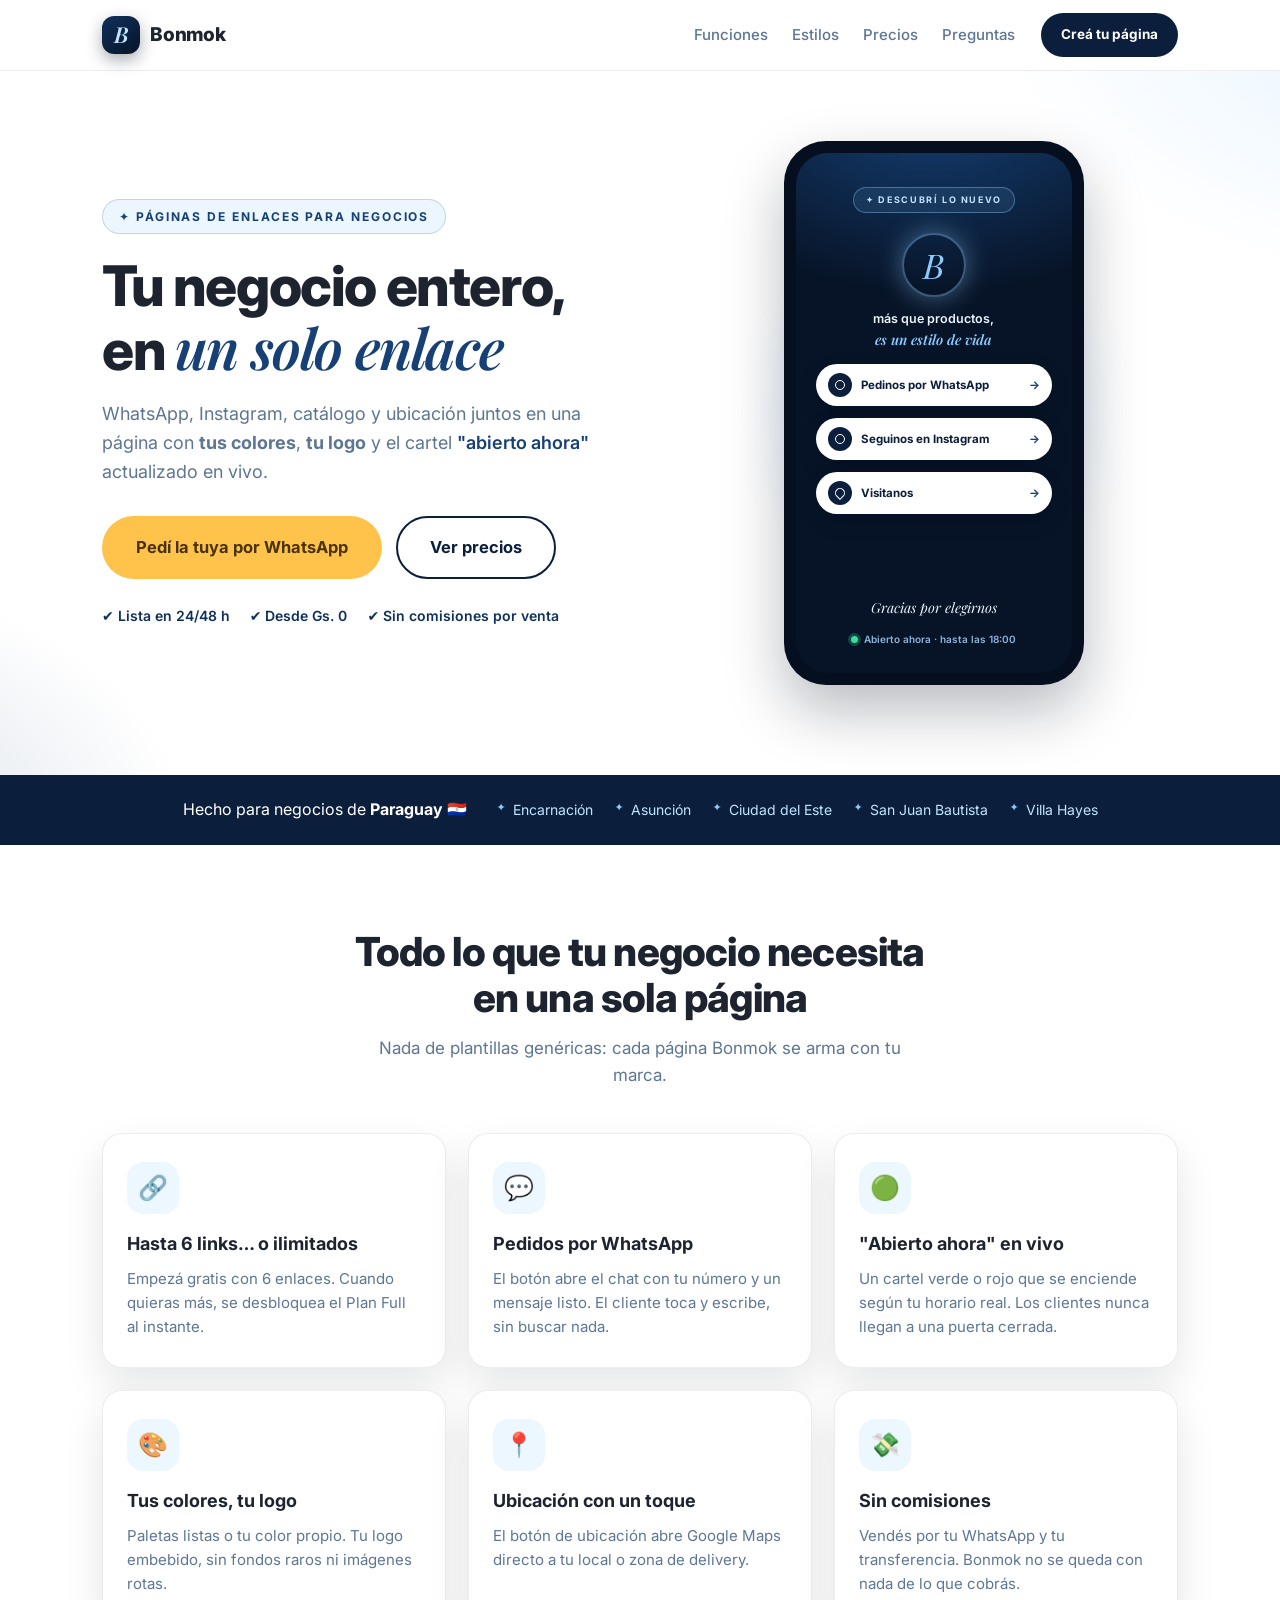
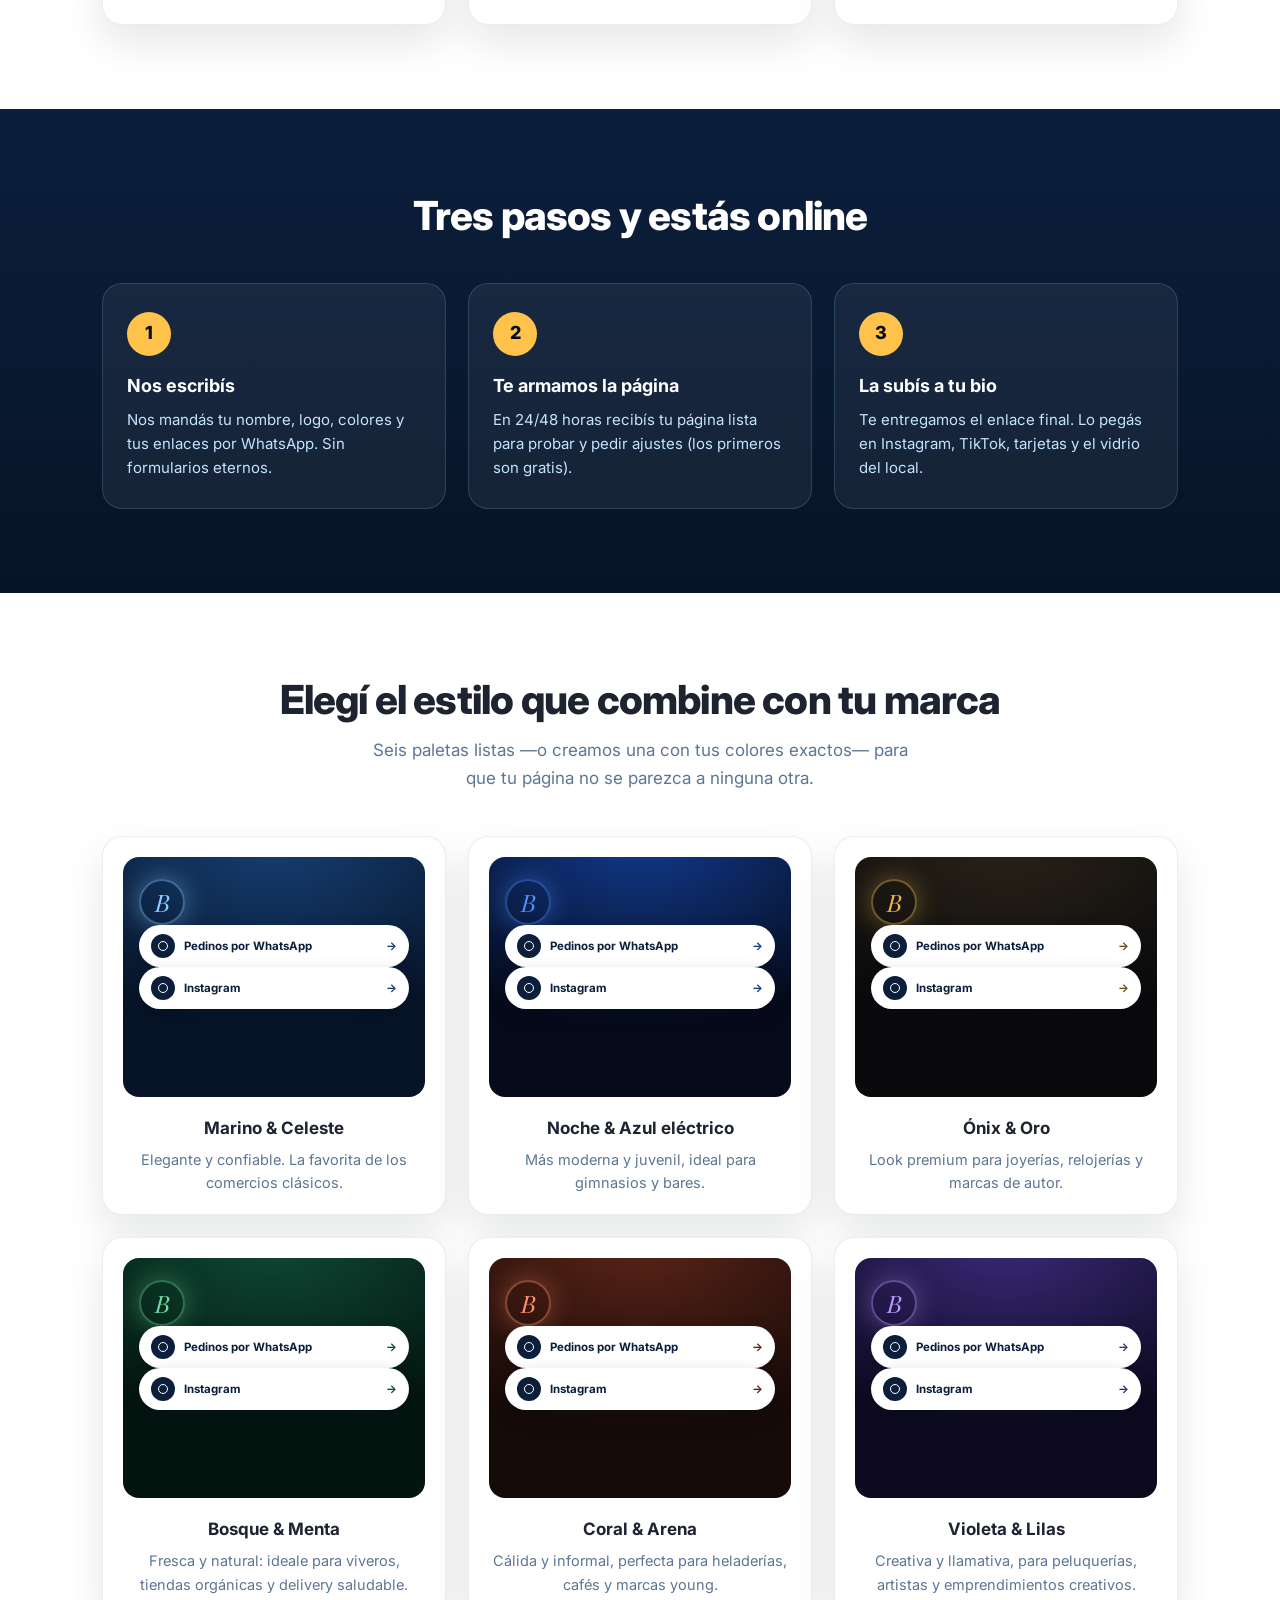
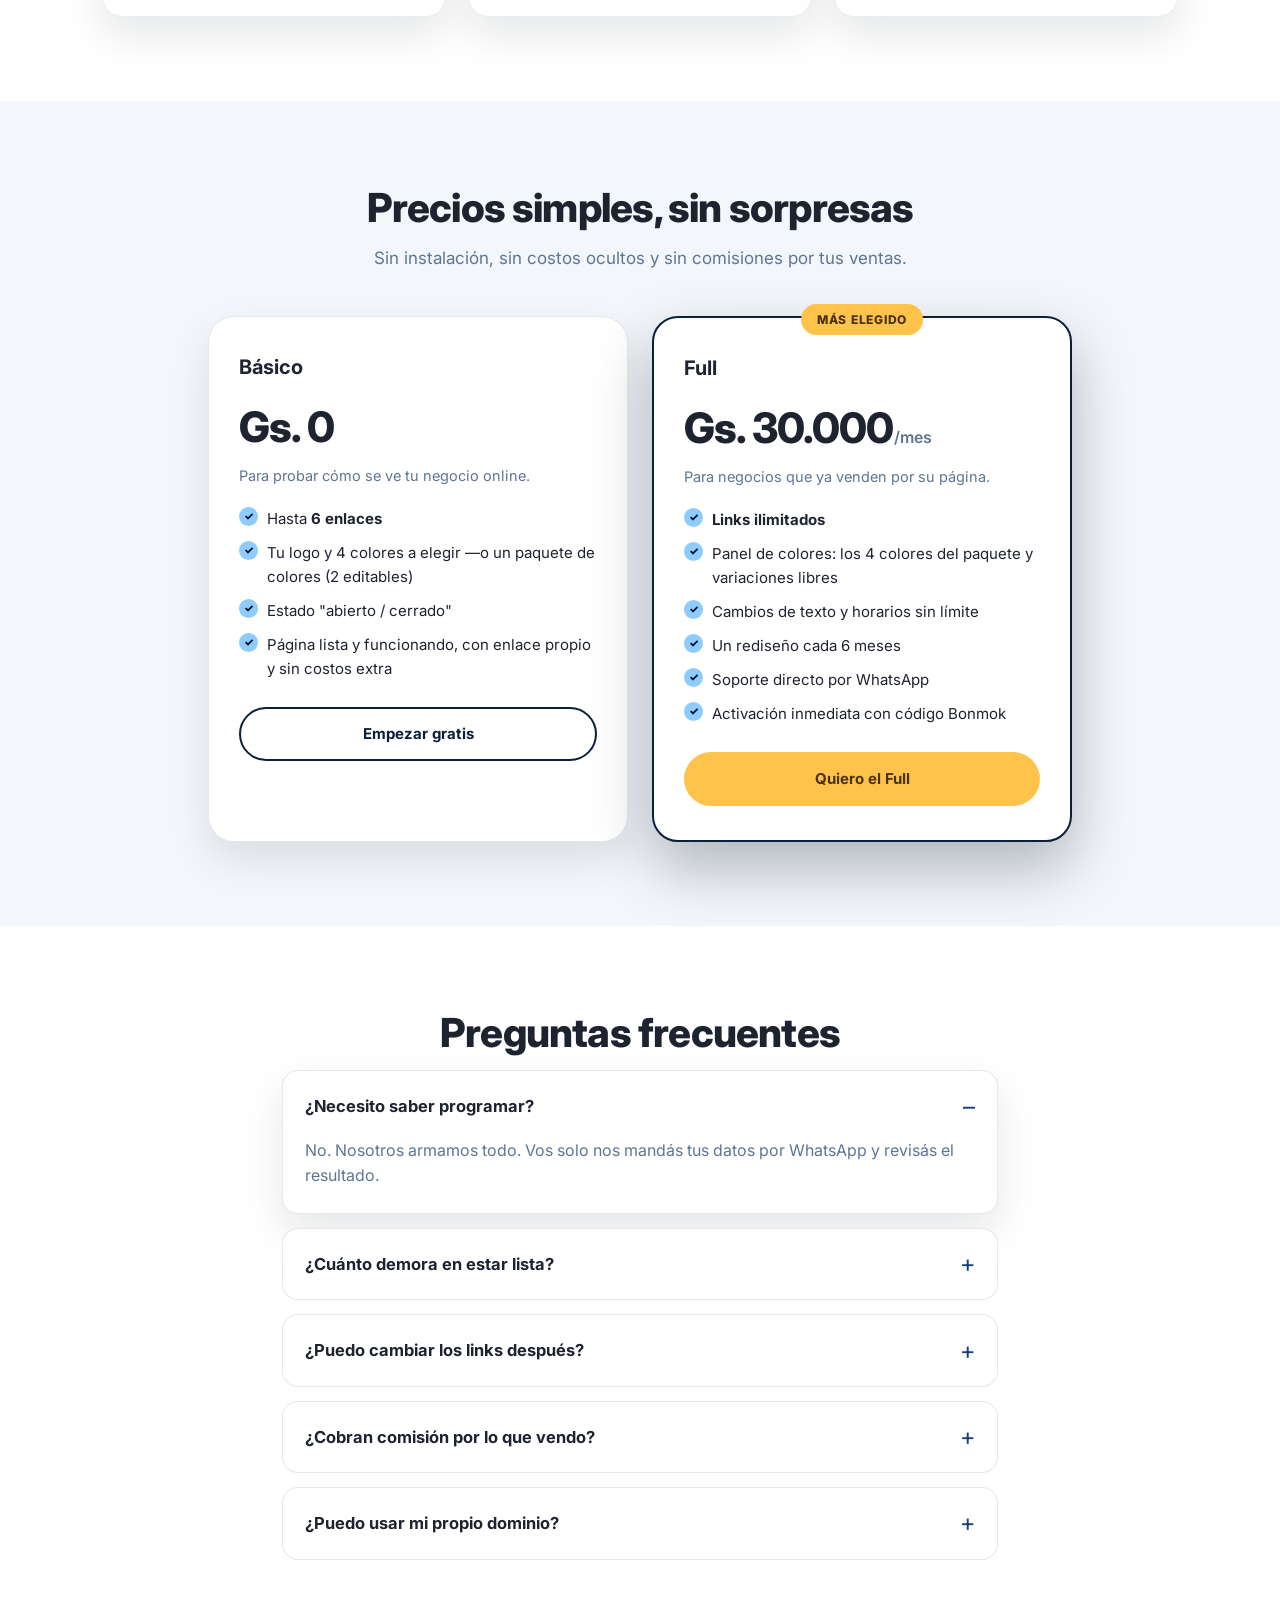
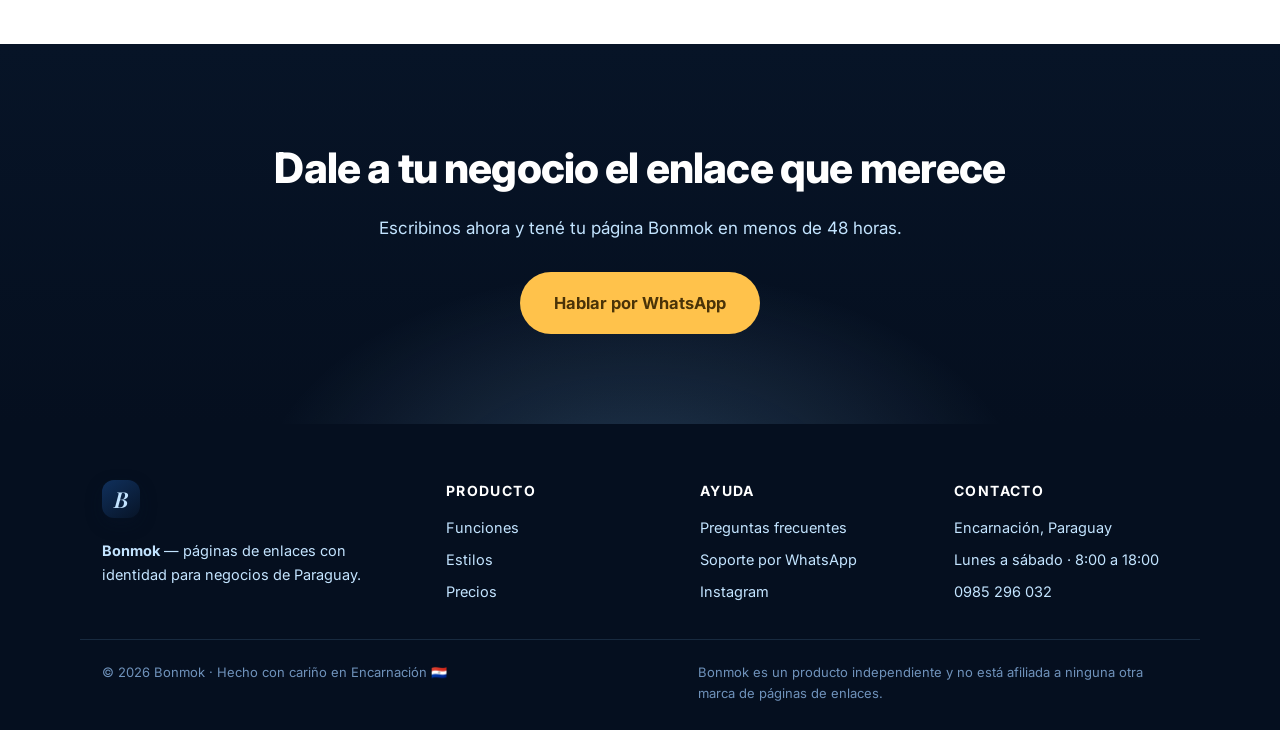
==== commit a3db9980: "Estilos: 6 paletas (Bosque, Coral, Violeta) y planes detallados por colores" ====
--- a/index.html
+++ b/index.html
@@ -174,7 +174,7 @@
   <section class="seccion" id="estilos">
     <div class="container">
       <h2 class="titulo-seccion">Elegí el estilo que combine con tu marca</h2>
-      <p class="sub-seccion">Paletas prediseñadas, o creamos una con tus colores exactos.</p>
+      <p class="sub-seccion">Seis paletas listas —o creamos una con tus colores exactos— para que tu página no se parezca a ninguna otra.</p>
 
       <div class="grilla-3 estilos-grilla">
         <article class="estilo-card">
@@ -205,6 +205,36 @@
           </div>
           <h3>Ónix &amp; Oro</h3>
           <p>Look premium para joyerías, relojerías y marcas de autor.</p>
+        </article>
+
+        <article class="estilo-card">
+          <div class="mini-pantalla paleta-bosque">
+            <span class="mini-logo">B</span>
+            <span class="mini-btn"><i class="ico-wa"></i>Pedinos por WhatsApp<b>→</b></span>
+            <span class="mini-btn"><i class="ico-ig"></i>Instagram<b>→</b></span>
+          </div>
+          <h3>Bosque &amp; Menta</h3>
+          <p>Fresca y natural: ideale para viveros, tiendas orgánicas y delivery saludable.</p>
+        </article>
+
+        <article class="estilo-card">
+          <div class="mini-pantalla paleta-coral">
+            <span class="mini-logo">B</span>
+            <span class="mini-btn"><i class="ico-wa"></i>Pedinos por WhatsApp<b>→</b></span>
+            <span class="mini-btn"><i class="ico-ig"></i>Instagram<b>→</b></span>
+          </div>
+          <h3>Coral &amp; Arena</h3>
+          <p>Cálida y informal, perfecta para heladerías, cafés y marcas young.</p>
+        </article>
+
+        <article class="estilo-card">
+          <div class="mini-pantalla paleta-violeta">
+            <span class="mini-logo">B</span>
+            <span class="mini-btn"><i class="ico-wa"></i>Pedinos por WhatsApp<b>→</b></span>
+            <span class="mini-btn"><i class="ico-ig"></i>Instagram<b>→</b></span>
+          </div>
+          <h3>Violeta &amp; Lilas</h3>
+          <p>Creativa y llamativa, para peluquerías, artistas y emprendimientos creativos.</p>
         </article>
       </div>
     </div>
@@ -223,9 +253,9 @@
           <p class="precio-nota">Para probar cómo se ve tu negocio online.</p>
           <ul class="lista-check">
             <li>Hasta <strong>6 enlaces</strong></li>
-            <li>Tus colores y tu logo</li>
+            <li>Tu logo y 4 colores a elegir —o un paquete de colores (2 editables)</li>
             <li>Estado "abierto / cerrado"</li>
-            <li>Hosting y enlace incluidos</li>
+            <li>Página lista y funcionando, con enlace propio y sin costos extra</li>
           </ul>
           <a class="btn btn-ghost btn-block" href="https://wa.me/595985296032?text=Hola%20Bonmok%21%20Quiero%20la%20versi%C3%B3n%20B%C3%A1sica" target="_blank" rel="noopener">Empezar gratis</a>
         </article>
@@ -237,6 +267,7 @@
           <p class="precio-nota">Para negocios que ya venden por su página.</p>
           <ul class="lista-check">
             <li><strong>Links ilimitados</strong></li>
+            <li>Panel de colores: los 4 colores del paquete y variaciones libres</li>
             <li>Cambios de texto y horarios sin límite</li>
             <li>Un rediseño cada 6 meses</li>
             <li>Soporte directo por WhatsApp</li>
--- a/assets/css/styles.css
+++ b/assets/css/styles.css
@@ -415,6 +415,42 @@
   background: radial-gradient(30rem 20rem at 50% -10%, #2a2317 0%, transparent 60%), #0a0a0d;
 }
 
+.paleta-bosque {
+  --p-acento: #6ed9a0;
+  --p-acento-suave: #b7f0d2;
+  --p-acento-borde: rgba(110, 217, 160, .38);
+  --p-acento-fondo: rgba(110, 217, 160, .10);
+  --p-acento-fuerte: #0f4a35;
+  --p-brillo: rgba(110, 217, 160, .40);
+  --p-texto: #eafaf1;
+  --p-texto-suave: #8fc9ab;
+  background: radial-gradient(30rem 20rem at 50% -10%, #0f4a35 0%, transparent 60%), #04150f;
+}
+
+.paleta-coral {
+  --p-acento: #ff8f6b;
+  --p-acento-suave: #ffd2c2;
+  --p-acento-borde: rgba(255, 143, 107, .40);
+  --p-acento-fondo: rgba(255, 143, 107, .10);
+  --p-acento-fuerte: #5c2418;
+  --p-brillo: rgba(255, 143, 107, .38);
+  --p-texto: #fdeee8;
+  --p-texto-suave: #d3a294;
+  background: radial-gradient(30rem 20rem at 50% -10%, #5c2418 0%, transparent 60%), #170b08;
+}
+
+.paleta-violeta {
+  --p-acento: #b79aff;
+  --p-acento-suave: #ddd0ff;
+  --p-acento-borde: rgba(183, 154, 255, .40);
+  --p-acento-fondo: rgba(183, 154, 255, .10);
+  --p-acento-fuerte: #3a2a7a;
+  --p-brillo: rgba(183, 154, 255, .38);
+  --p-texto: #f1ecff;
+  --p-texto-suave: #a99ad0;
+  background: radial-gradient(30rem 20rem at 50% -10%, #3a2a7a 0%, transparent 60%), #0d0a1f;
+}
+
 /* ------------------------------------------------------------
    6. BANDA DE ZONAS
    ------------------------------------------------------------ */
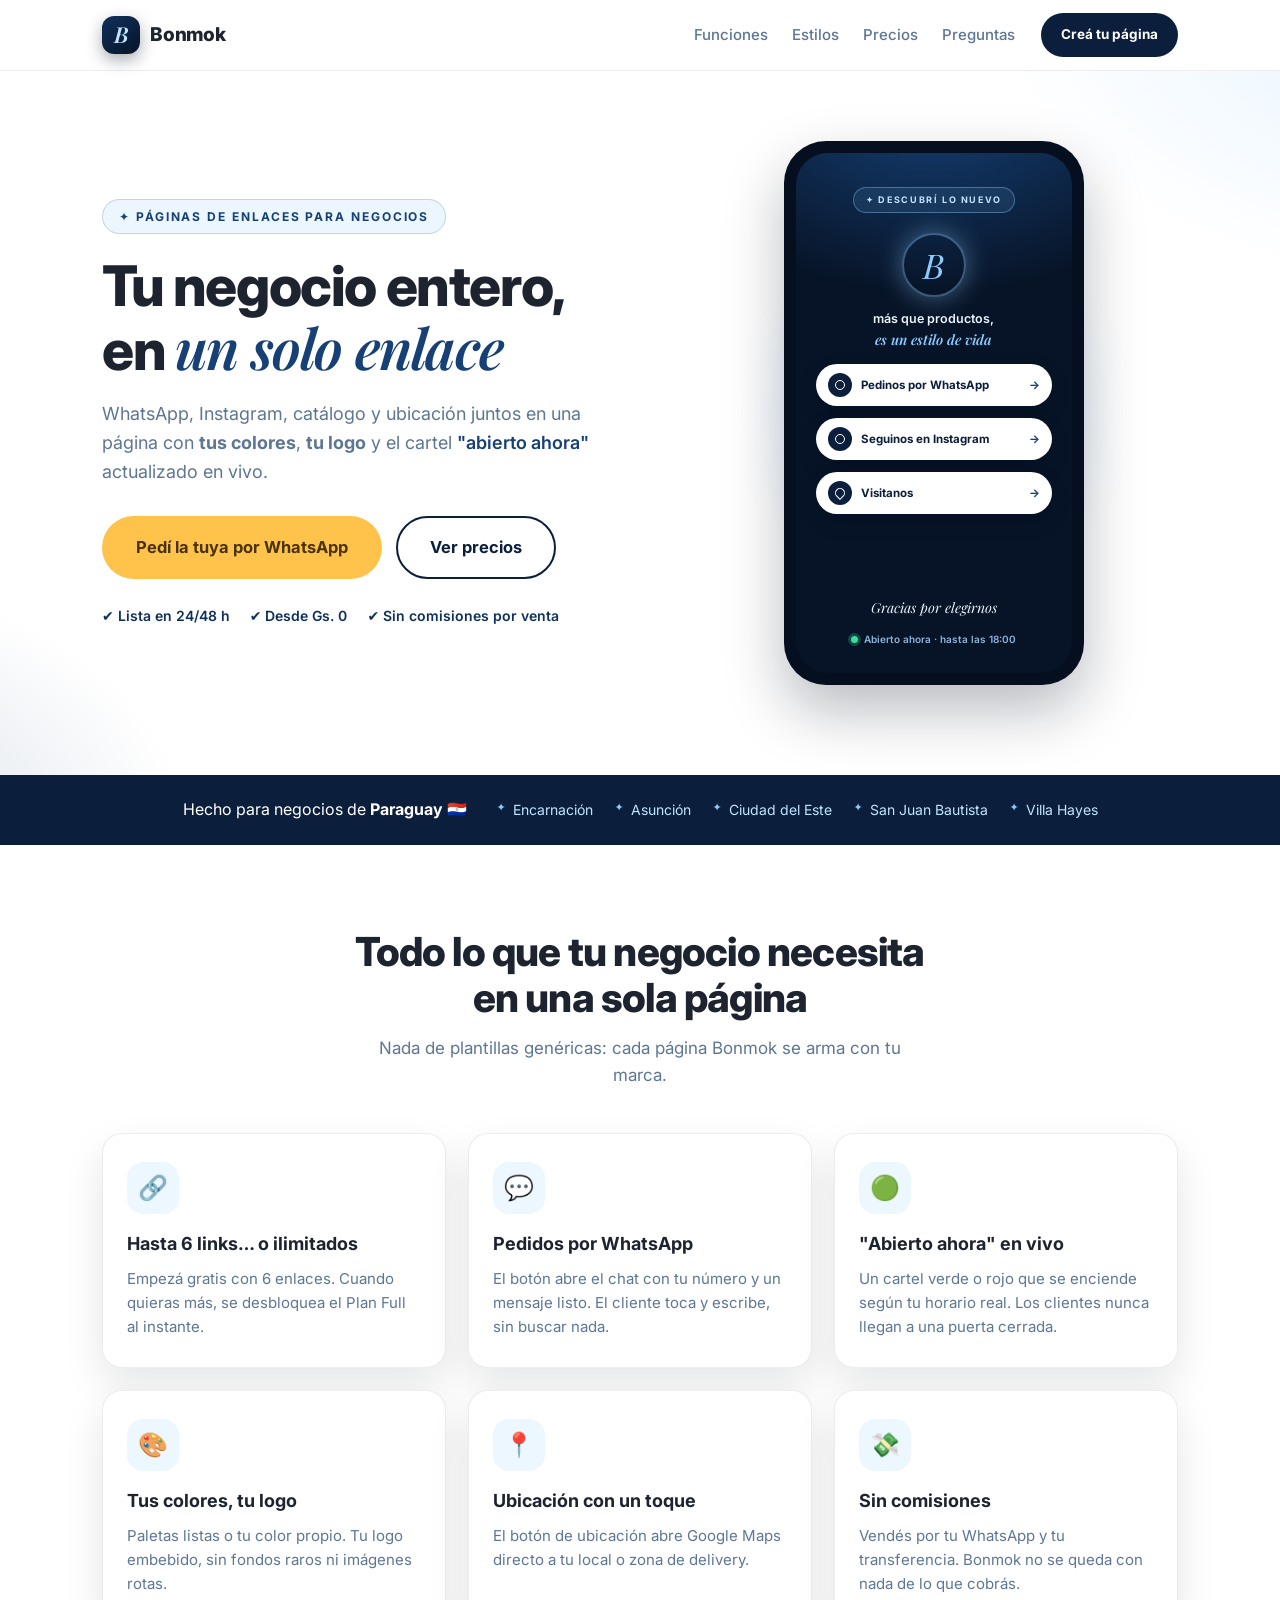
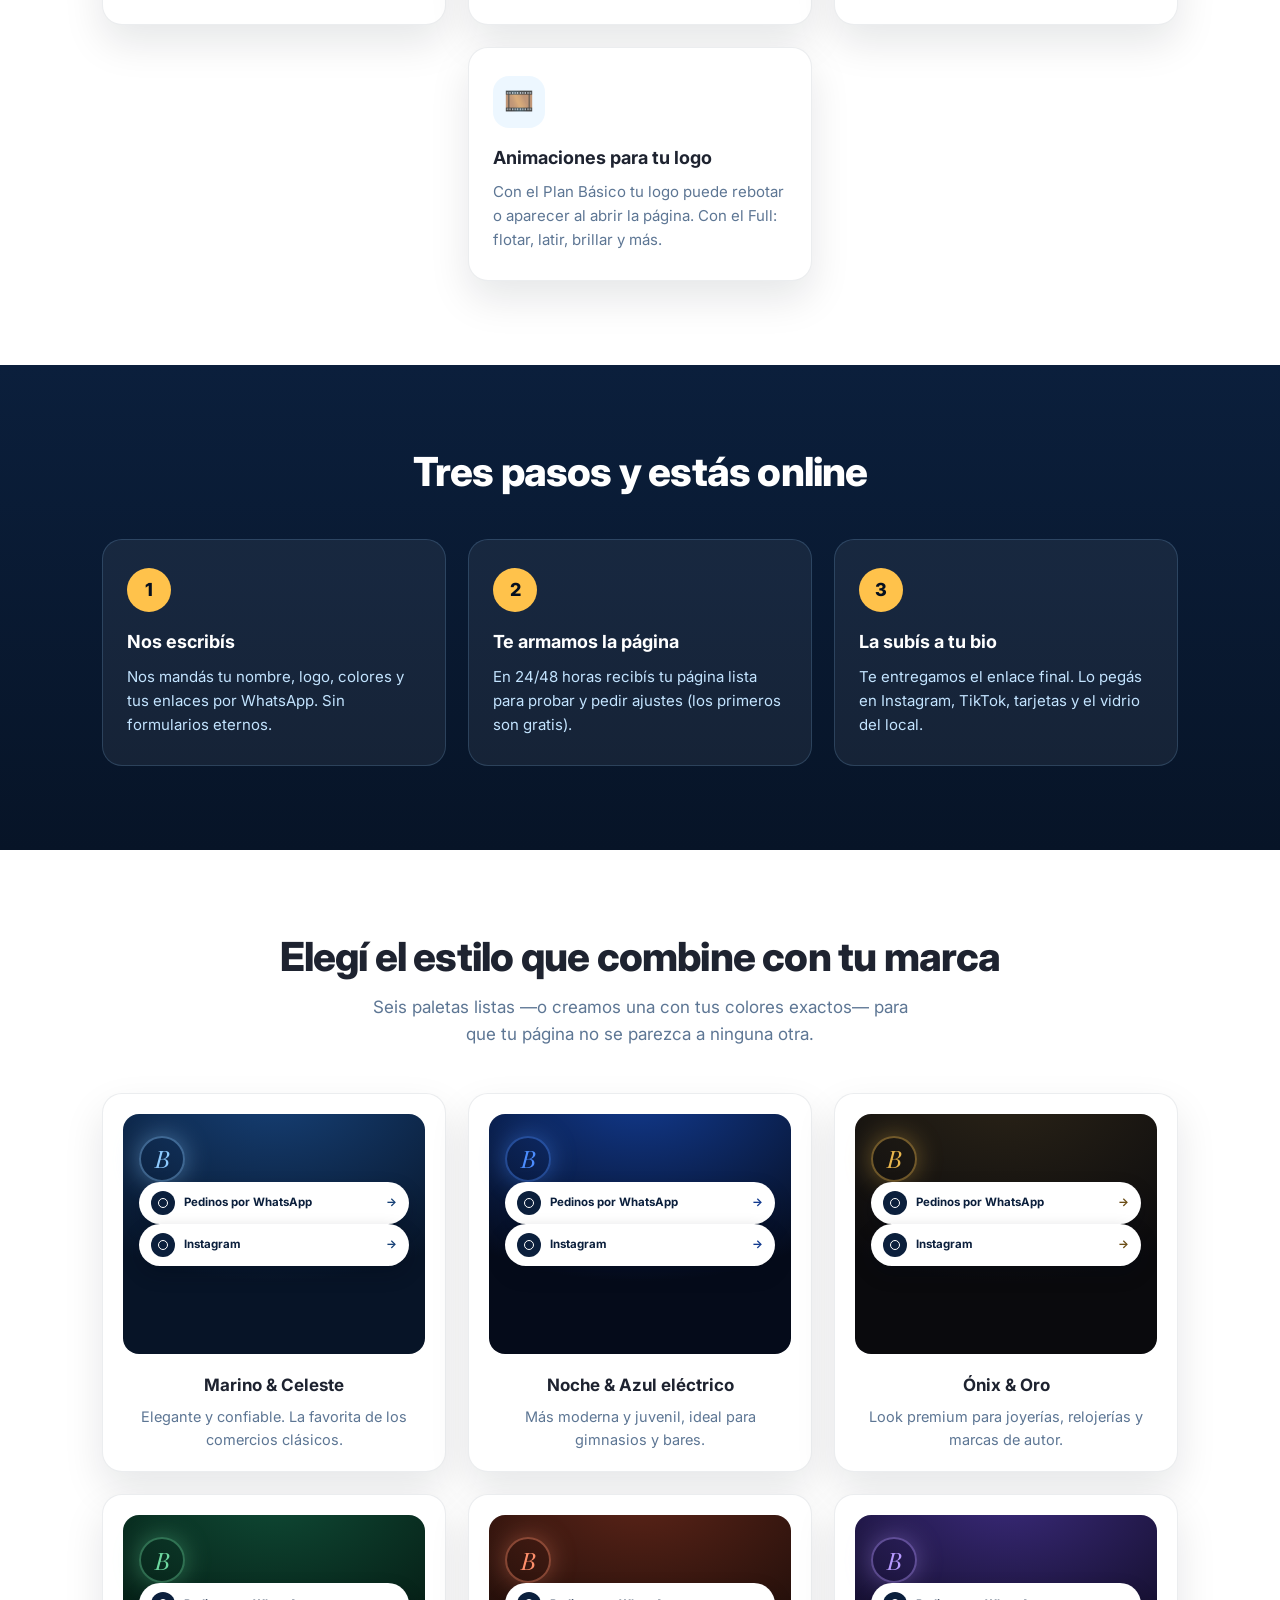
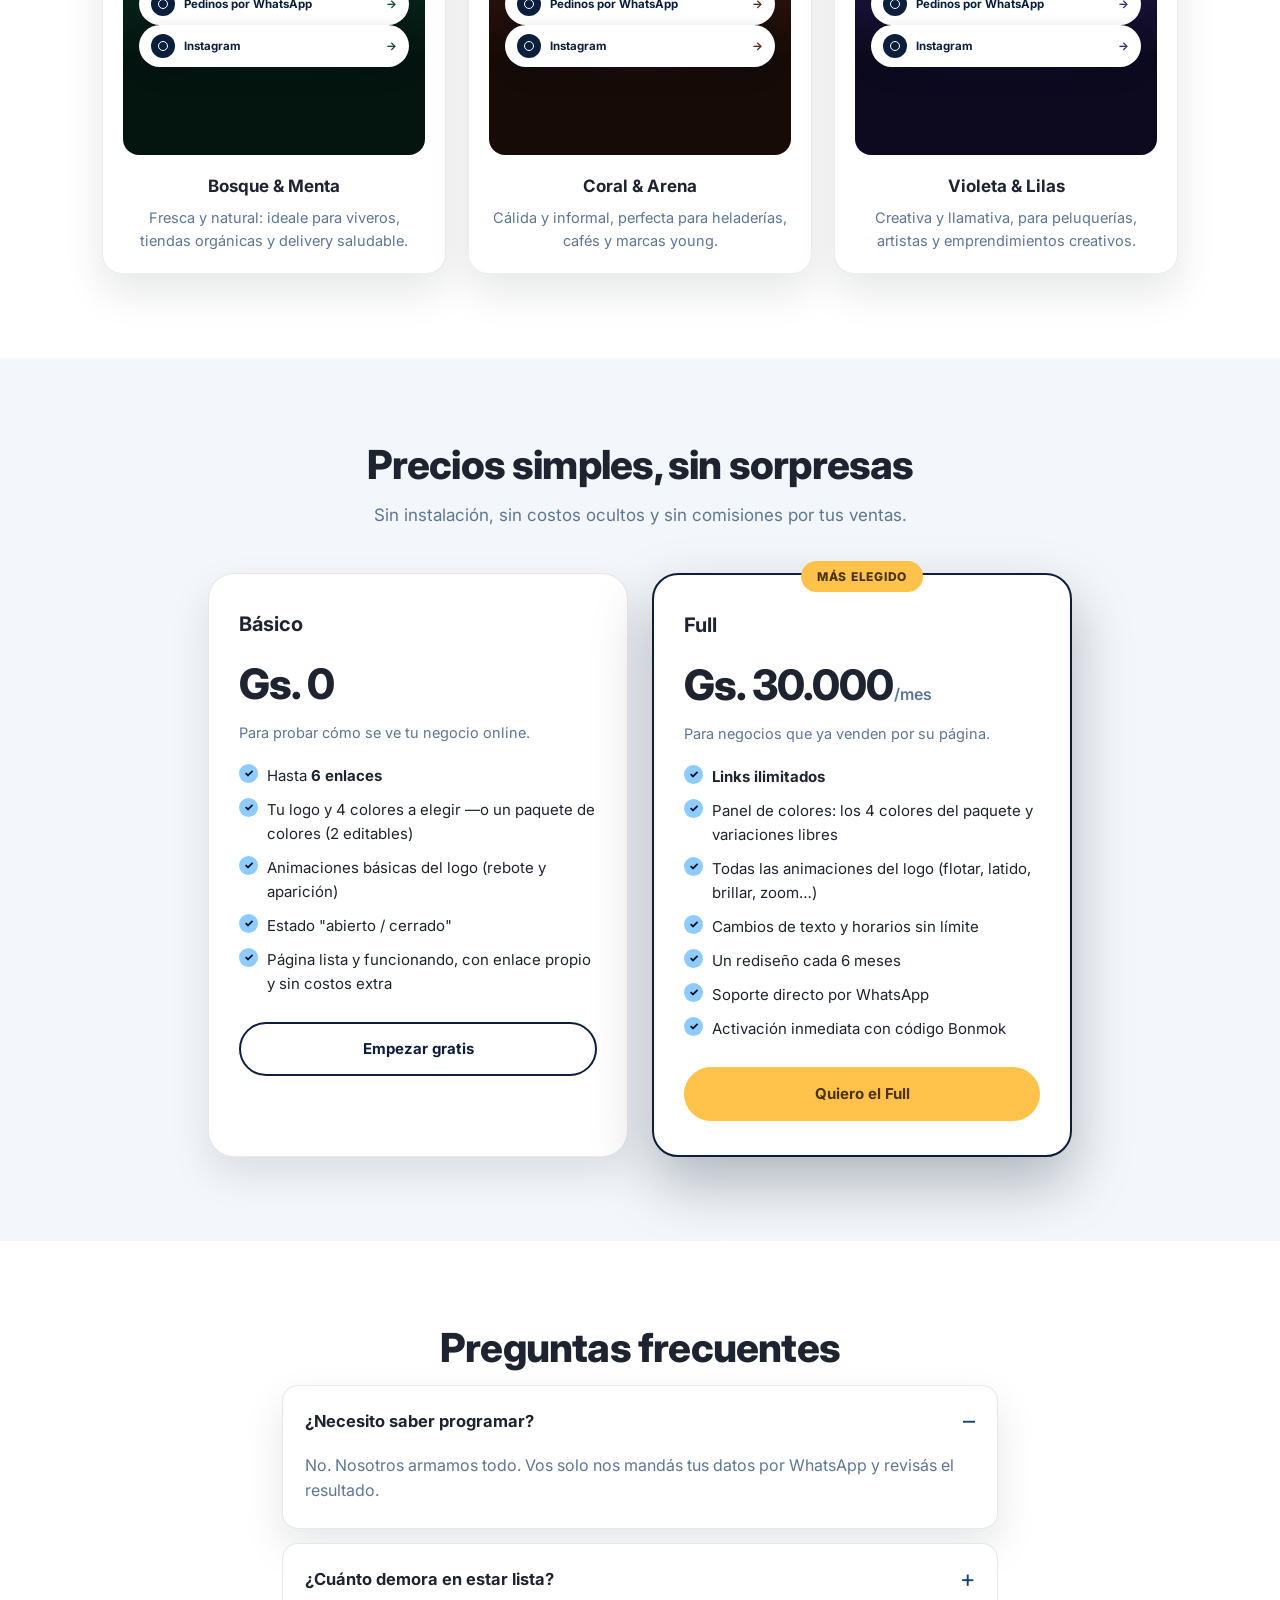
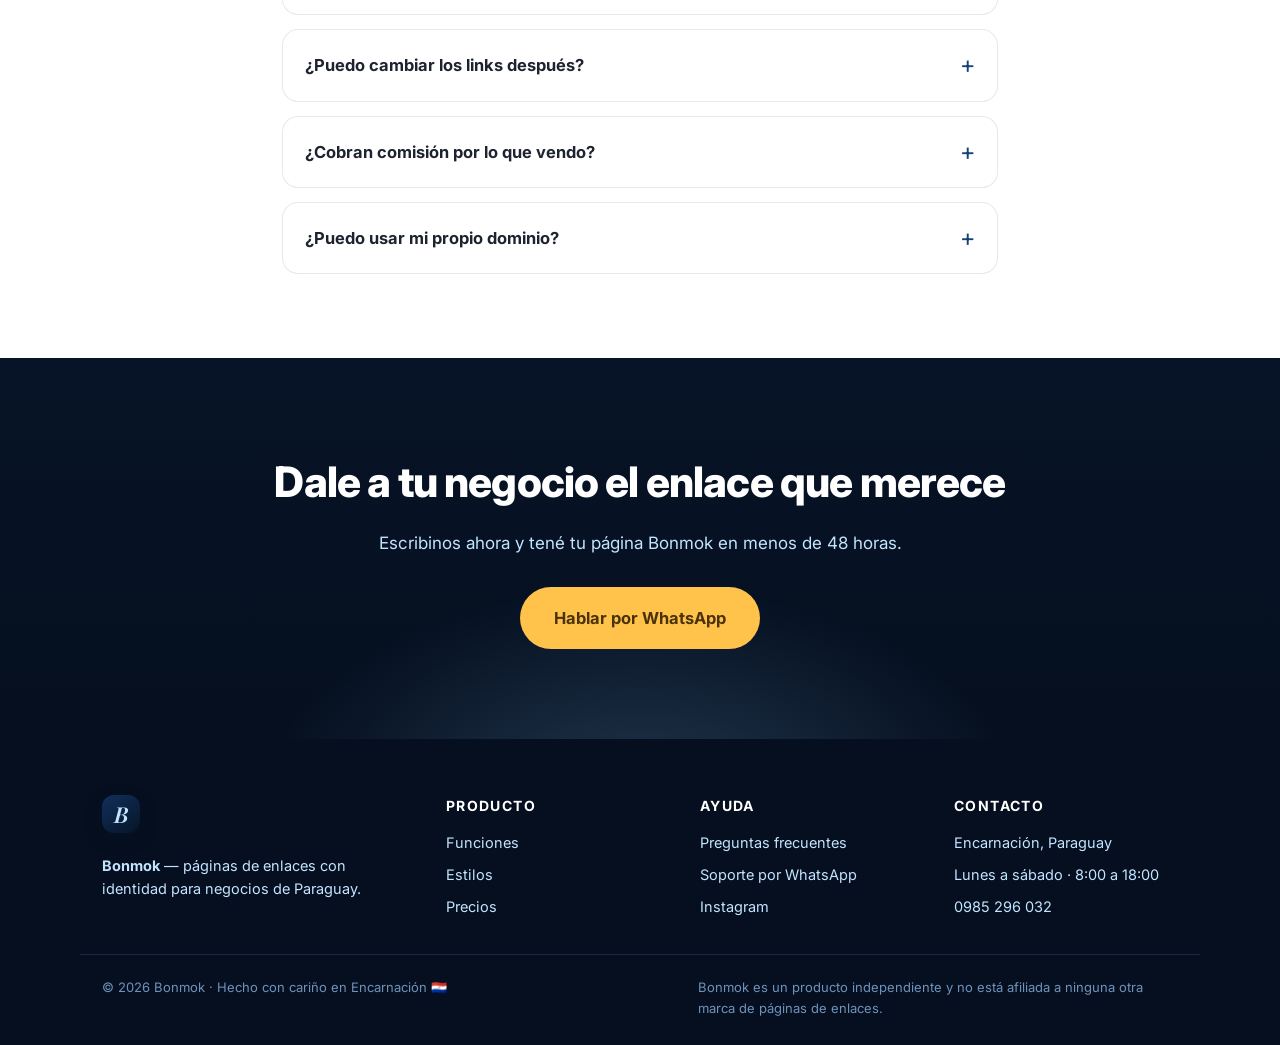
==== commit b3aef855: "Animaciones del logo: tarjeta de funciones, bullets de planes y demo en la maqueta" ====
--- a/index.html
+++ b/index.html
@@ -142,6 +142,12 @@
           <h3>Sin comisiones</h3>
           <p>Vendés por tu WhatsApp y tu transferencia. Bonmok no se queda con nada de lo que cobrás.</p>
         </article>
+
+        <article class="tarjeta">
+          <span class="tarjeta-ico">🎞️</span>
+          <h3>Animaciones para tu logo</h3>
+          <p>Con el Plan Básico tu logo puede rebotar o aparecer al abrir la página. Con el Full: flotar, latir, brillar y más.</p>
+        </article>
       </div>
     </div>
   </section>
@@ -254,6 +260,7 @@
           <ul class="lista-check">
             <li>Hasta <strong>6 enlaces</strong></li>
             <li>Tu logo y 4 colores a elegir —o un paquete de colores (2 editables)</li>
+            <li>Animaciones básicas del logo (rebote y aparición)</li>
             <li>Estado "abierto / cerrado"</li>
             <li>Página lista y funcionando, con enlace propio y sin costos extra</li>
           </ul>
@@ -268,6 +275,7 @@
           <ul class="lista-check">
             <li><strong>Links ilimitados</strong></li>
             <li>Panel de colores: los 4 colores del paquete y variaciones libres</li>
+            <li>Todas las animaciones del logo (flotar, latido, brillar, zoom…)</li>
             <li>Cambios de texto y horarios sin límite</li>
             <li>Un rediseño cada 6 meses</li>
             <li>Soporte directo por WhatsApp</li>
--- a/assets/css/styles.css
+++ b/assets/css/styles.css
@@ -307,6 +307,11 @@
   box-shadow: 0 0 26px var(--p-brillo);
 }
 
+/* Demo en vivo de la función de animaciones: el logo de la maqueta rebota,
+   igual que el "rebote" del Plan Básico de Bonmok */
+.celular-pantalla .mini-logo { animation: demo-rebote 1.4s ease-in-out infinite; }
+@keyframes demo-rebote { 0%, 100% { transform: translateY(0); } 50% { transform: translateY(-7px); } }
+
 .mini-lema {
   font-size: 12.5px;
   font-weight: 600;
@@ -737,5 +742,10 @@
 /* Accesibilidad: respeta la preferencia de menos movimiento */
 @media (prefers-reduced-motion: reduce) {
   html { scroll-behavior: auto; }
-  * { transition: none !important; }
-}
+  * { transition: none !important; animation: none !important; }
+}
+
+/* En escritorio (3 columnas) la séptima tarjeta sola se centra */
+@media (min-width: 981px) {
+  .grilla-3 .tarjeta:last-child:nth-child(3n+1) { grid-column: 2; }
+}
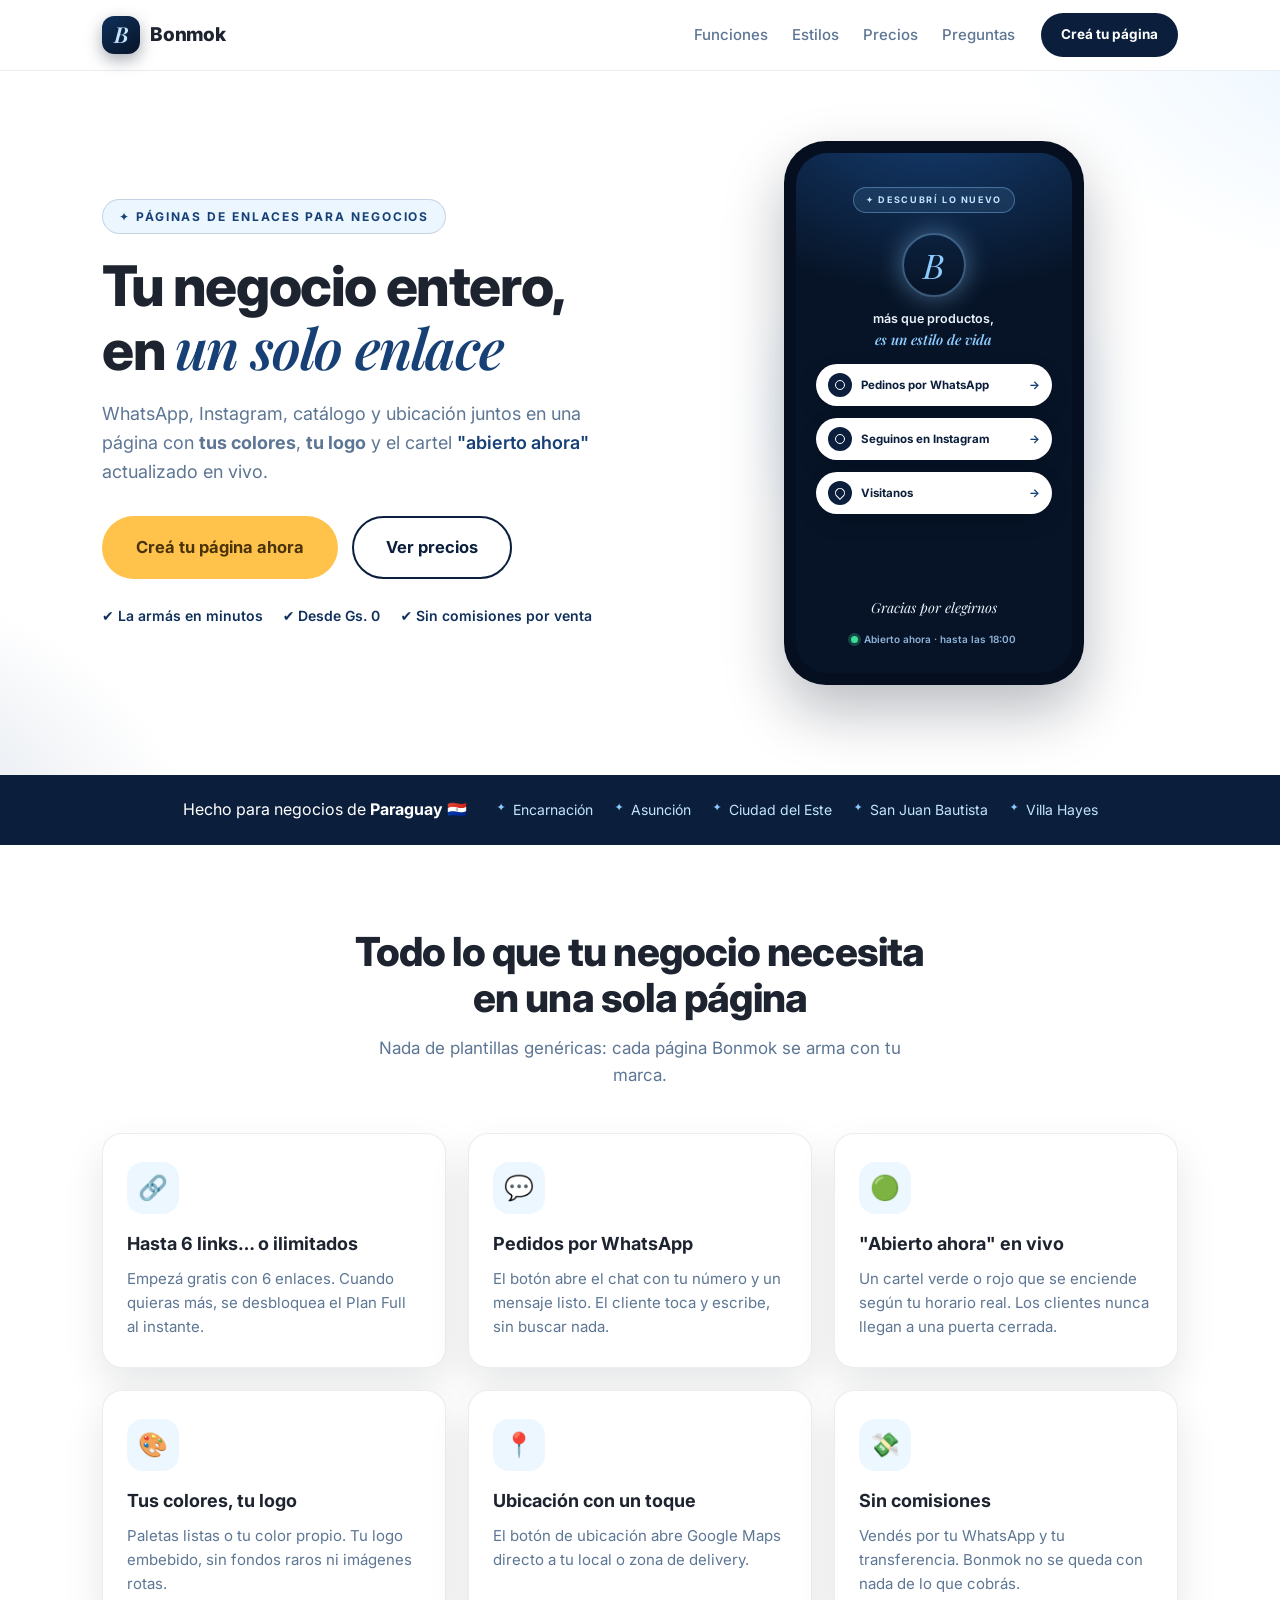
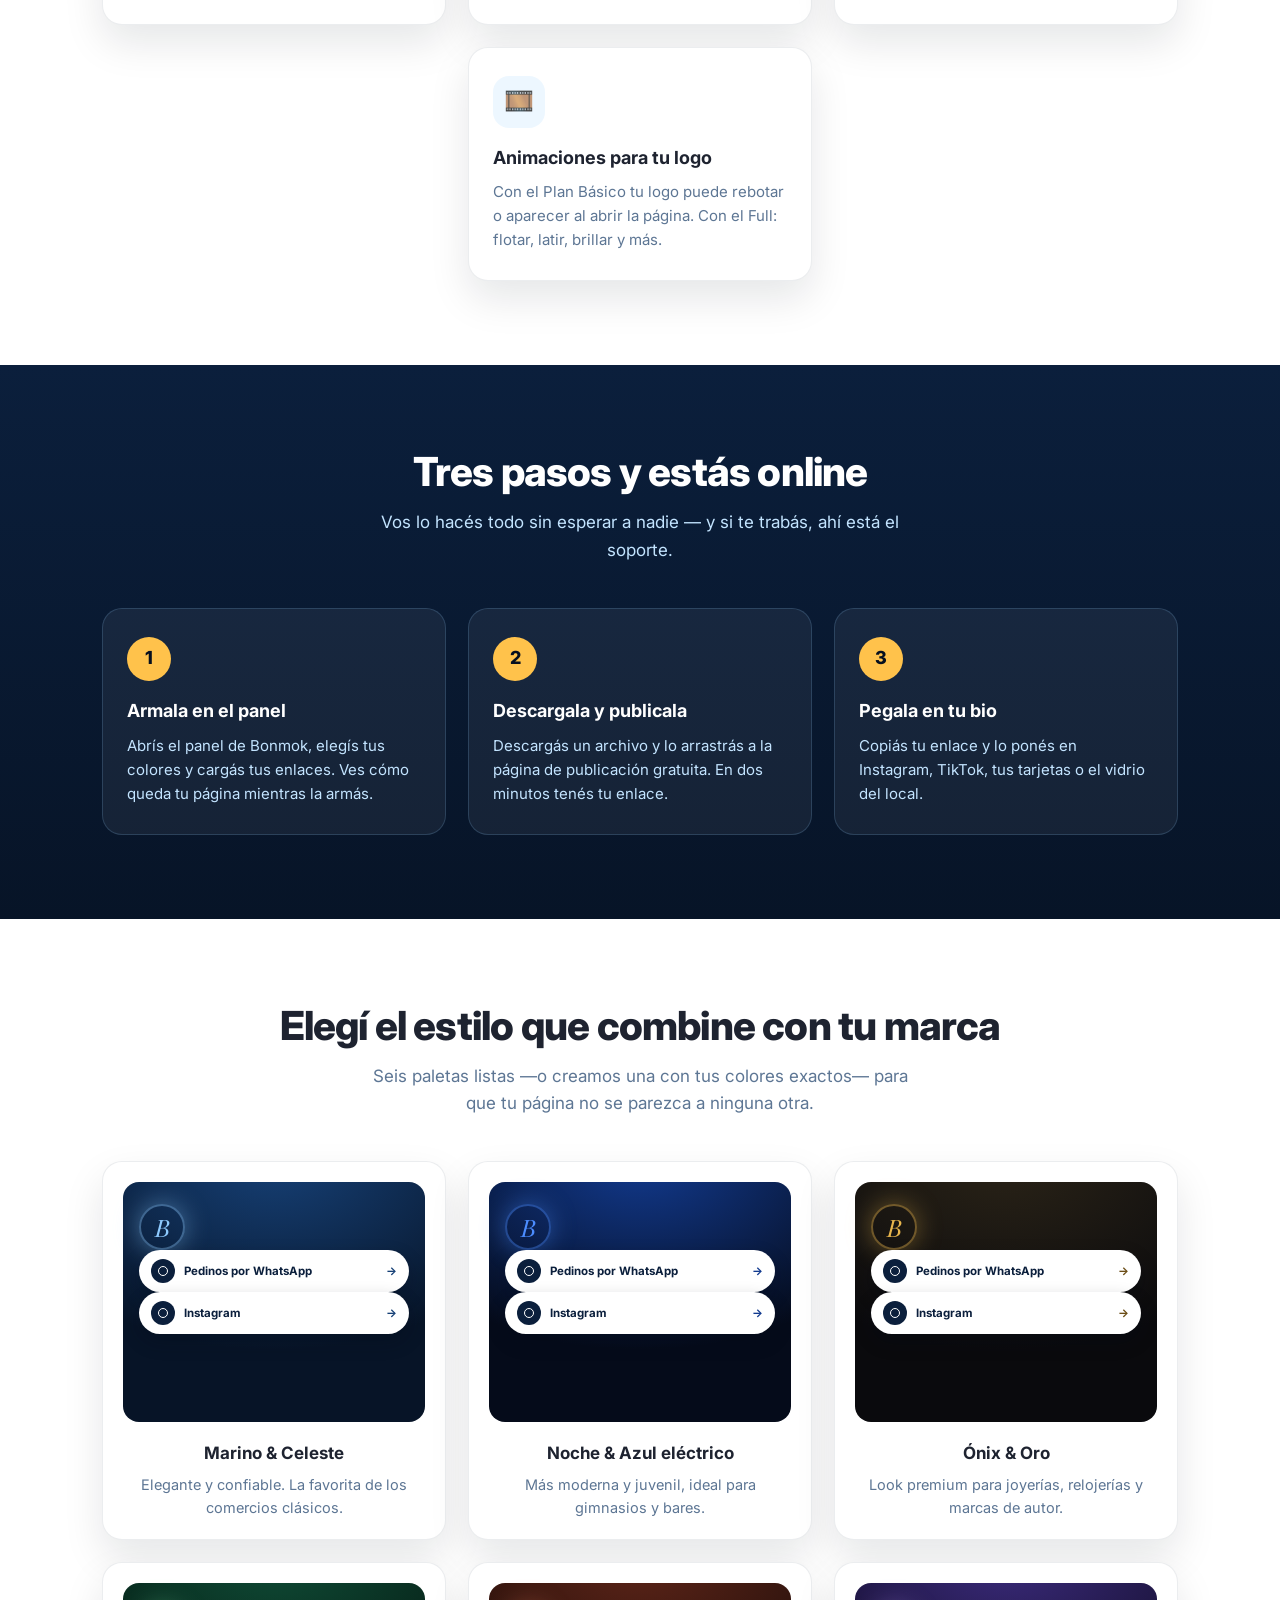
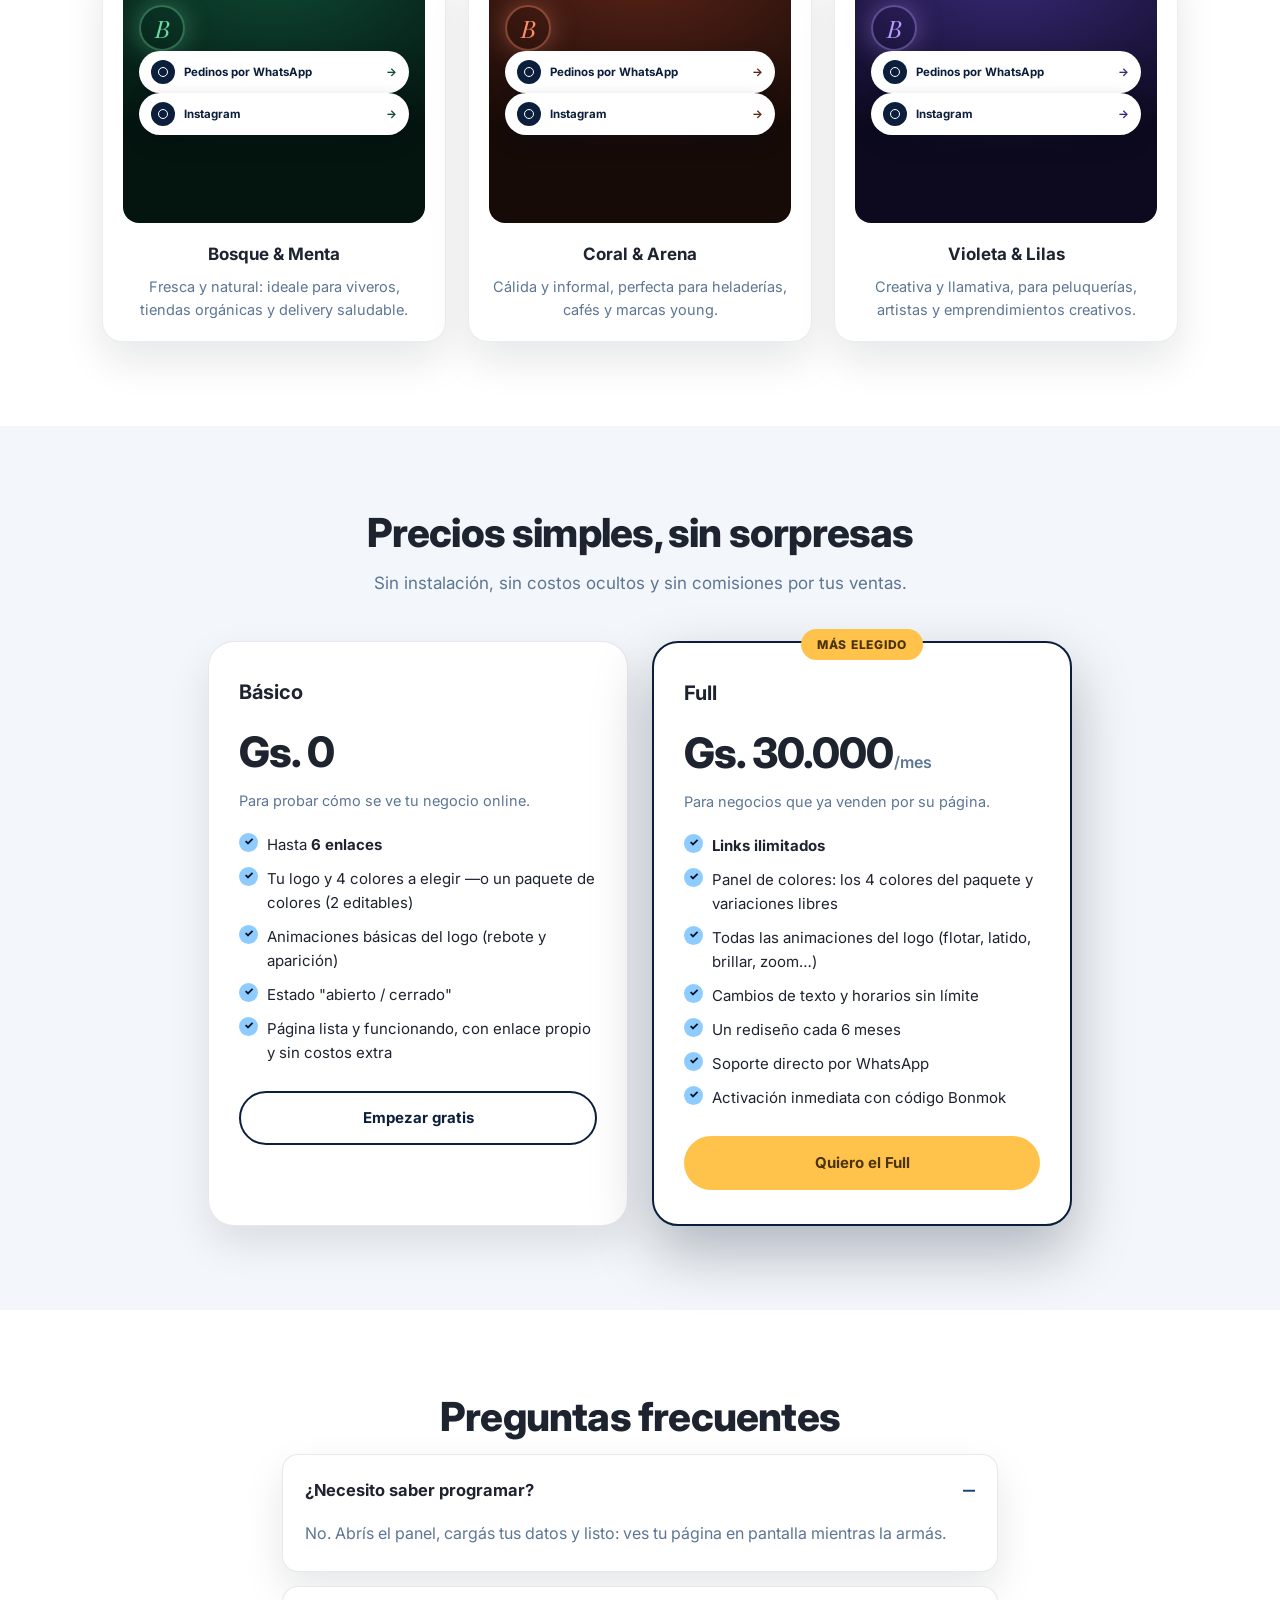
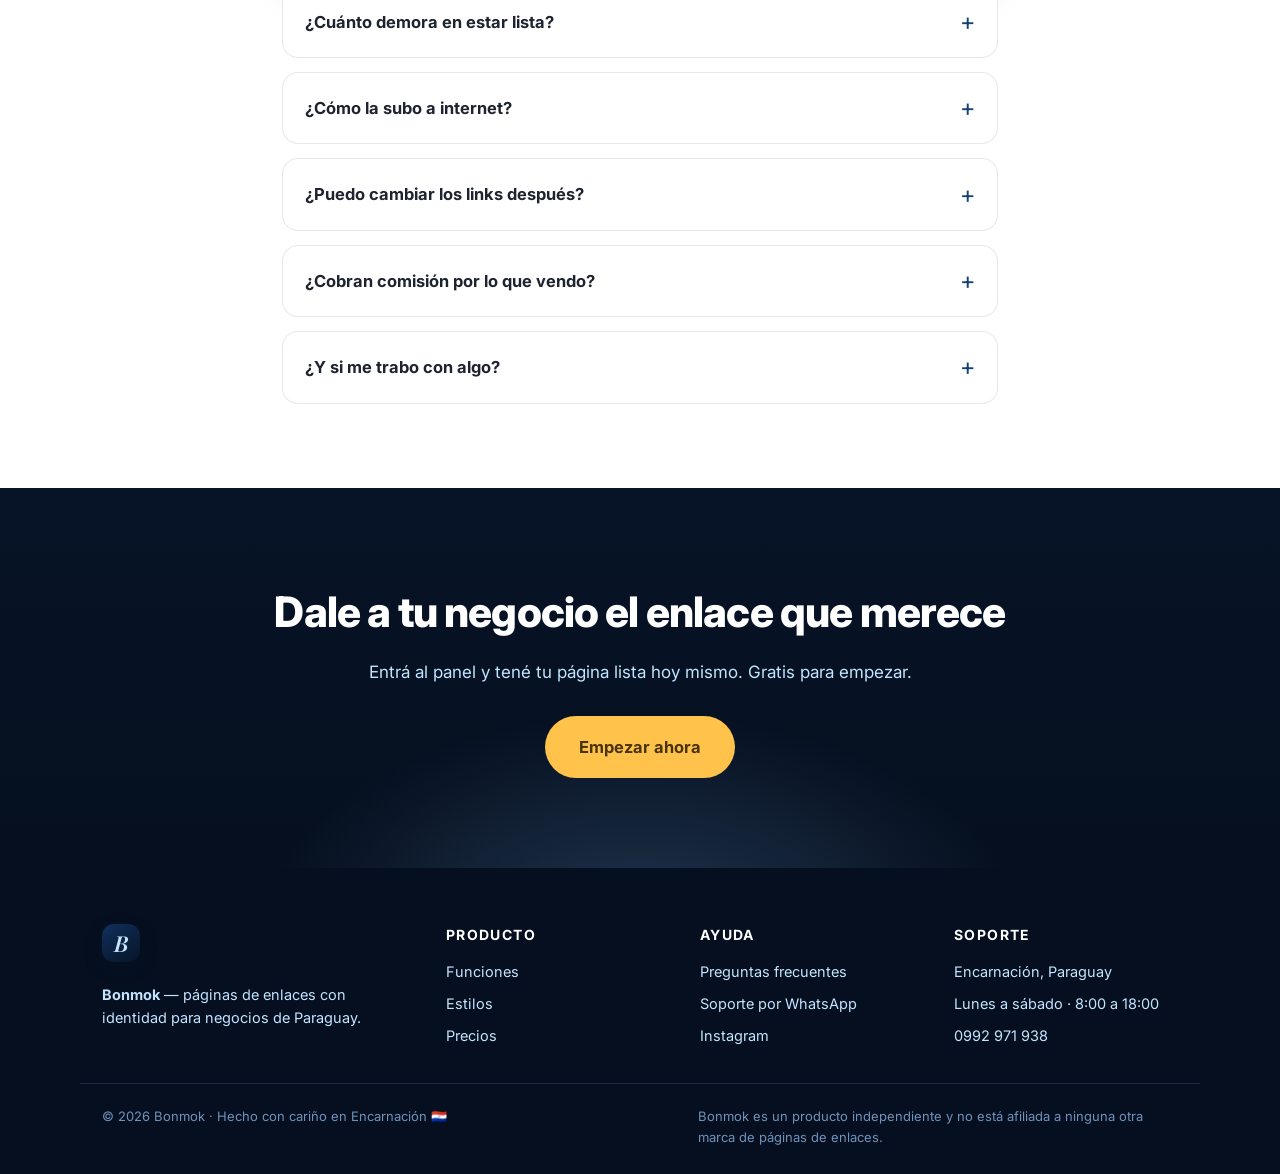
==== commit a053527a: "Autoservicio: CTA al panel, pasos de publicacion, FAQ y soporte 0992 971 938 (+crear.html)" ====
--- a/index.html
+++ b/index.html
@@ -37,7 +37,7 @@
       <a href="#preguntas">Preguntas</a>
     </nav>
 
-    <a class="btn btn-dark btn-sm" href="https://wa.me/595985296032?text=Hola%20Bonmok%21%20Quiero%20mi%20p%C3%A1gina" target="_blank" rel="noopener">Creá tu página</a>
+    <a class="btn btn-dark btn-sm" href="crear.html">Creá tu página</a>
   </div>
 </header>
 
@@ -56,12 +56,12 @@
         </p>
 
         <div class="hero-acciones">
-          <a class="btn btn-ambar btn-lg" href="https://wa.me/595985296032?text=Hola%20Bonmok%21%20Quiero%20mi%20p%C3%A1gina" target="_blank" rel="noopener">Pedí la tuya por WhatsApp</a>
+          <a class="btn btn-ambar btn-lg" href="crear.html">Creá tu página ahora</a>
           <a class="btn btn-ghost btn-lg" href="#precios">Ver precios</a>
         </div>
 
         <ul class="hero-trust">
-          <li>✔ Lista en 24/48 h</li>
+          <li>✔ La armás en minutos</li>
           <li>✔ Desde Gs. 0</li>
           <li>✔ Sin comisiones por venta</li>
         </ul>
@@ -156,21 +156,22 @@
   <section class="seccion seccion-oscura" id="como-funciona">
     <div class="container">
       <h2 class="titulo-seccion">Tres pasos y estás online</h2>
+      <p class="sub-seccion">Vos lo hacés todo sin esperar a nadie — y si te trabás, ahí está el soporte.</p>
       <div class="pasos">
         <article class="paso">
           <span class="paso-num">1</span>
-          <h3>Nos escribís</h3>
-          <p>Nos mandás tu nombre, logo, colores y tus enlaces por WhatsApp. Sin formularios eternos.</p>
+          <h3>Armala en el panel</h3>
+          <p>Abrís el panel de Bonmok, elegís tus colores y cargás tus enlaces. Ves cómo queda tu página mientras la armás.</p>
         </article>
         <article class="paso">
           <span class="paso-num">2</span>
-          <h3>Te armamos la página</h3>
-          <p>En 24/48 horas recibís tu página lista para probar y pedir ajustes (los primeros son gratis).</p>
+          <h3>Descargala y publicala</h3>
+          <p>Descargás un archivo y lo arrastrás a la página de publicación gratuita. En dos minutos tenés tu enlace.</p>
         </article>
         <article class="paso">
           <span class="paso-num">3</span>
-          <h3>La subís a tu bio</h3>
-          <p>Te entregamos el enlace final. Lo pegás en Instagram, TikTok, tarjetas y el vidrio del local.</p>
+          <h3>Pegala en tu bio</h3>
+          <p>Copiás tu enlace y lo ponés en Instagram, TikTok, tus tarjetas o el vidrio del local.</p>
         </article>
       </div>
     </div>
@@ -264,7 +265,7 @@
             <li>Estado "abierto / cerrado"</li>
             <li>Página lista y funcionando, con enlace propio y sin costos extra</li>
           </ul>
-          <a class="btn btn-ghost btn-block" href="https://wa.me/595985296032?text=Hola%20Bonmok%21%20Quiero%20la%20versi%C3%B3n%20B%C3%A1sica" target="_blank" rel="noopener">Empezar gratis</a>
+          <a class="btn btn-ghost btn-block" href="crear.html">Empezar gratis</a>
         </article>
 
         <article class="precio-card precio-destacado">
@@ -294,17 +295,22 @@
 
       <details class="faq" open>
         <summary>¿Necesito saber programar?</summary>
-        <p>No. Nosotros armamos todo. Vos solo nos mandás tus datos por WhatsApp y revisás el resultado.</p>
+        <p>No. Abrís el panel, cargás tus datos y listo: ves tu página en pantalla mientras la armás.</p>
       </details>
 
       <details class="faq">
         <summary>¿Cuánto demora en estar lista?</summary>
-        <p>Entre 24 y 48 horas hábiles desde que recibimos tu logo y tus enlaces.</p>
+        <p>Minutos. La armás en el panel y la publicás en 2 minutos más, sin trámites ni cuentas.</p>
+      </details>
+
+      <details class="faq">
+        <summary>¿Cómo la subo a internet?</summary>
+        <p>Descargás tu archivo y lo arrastrás a la página de publicación gratuita (el panel te explica el paso a paso). Si preferís un dominio propio (.com.py), se conecta desde el Plan Full.</p>
       </details>
 
       <details class="faq">
         <summary>¿Puedo cambiar los links después?</summary>
-        <p>Sí. En el Plan Básico incluimos ajustes, y en el Full los cambios son sin límite.</p>
+        <p>Sí, cuando quieras: editás en el panel, descargás de nuevo y actualizás. Sin límites en el Plan Full.</p>
       </details>
 
       <details class="faq">
@@ -313,8 +319,8 @@
       </details>
 
       <details class="faq">
-        <summary>¿Puedo usar mi propio dominio?</summary>
-        <p>Sí, es opcional. Te ayudamos a comprarlo y conectarlo a tu página por un costo adicional.</p>
+        <summary>¿Y si me trabo con algo?</summary>
+        <p>Tenés soporte por WhatsApp al <a href="https://wa.me/595992971938" target="_blank" rel="noopener" style="font-weight:700">0992 971 938</a> — de lunes a sábado, desde Encarnación.</p>
       </details>
     </div>
   </section>
@@ -323,8 +329,8 @@
   <section class="cta-final">
     <div class="container cta-inner">
       <h2>Dale a tu negocio el enlace que merece</h2>
-      <p>Escribinos ahora y tené tu página Bonmok en menos de 48 horas.</p>
-      <a class="btn btn-ambar btn-lg" href="https://wa.me/595985296032?text=Hola%20Bonmok%21%20Quiero%20mi%20p%C3%A1gina" target="_blank" rel="noopener">Hablar por WhatsApp</a>
+      <p>Entrá al panel y tené tu página lista hoy mismo. Gratis para empezar.</p>
+      <a class="btn btn-ambar btn-lg" href="crear.html">Empezar ahora</a>
     </div>
   </section>
 
@@ -348,15 +354,15 @@
     <div class="footer-col">
       <h4>Ayuda</h4>
       <a href="#preguntas">Preguntas frecuentes</a>
-      <a href="https://wa.me/595985296032" target="_blank" rel="noopener">Soporte por WhatsApp</a>
+      <a href="https://wa.me/595992971938" target="_blank" rel="noopener">Soporte por WhatsApp</a>
       <a href="https://www.instagram.com/angeloryj/" target="_blank" rel="noopener">Instagram</a>
     </div>
 
     <div class="footer-col">
-      <h4>Contacto</h4>
+      <h4>Soporte</h4>
       <p>Encarnación, Paraguay</p>
       <p>Lunes a sábado · 8:00 a 18:00</p>
-      <p>0985 296 032</p>
+      <p><a href="https://wa.me/595992971938" target="_blank" rel="noopener">0992 971 938</a></p>
     </div>
   </div>
 
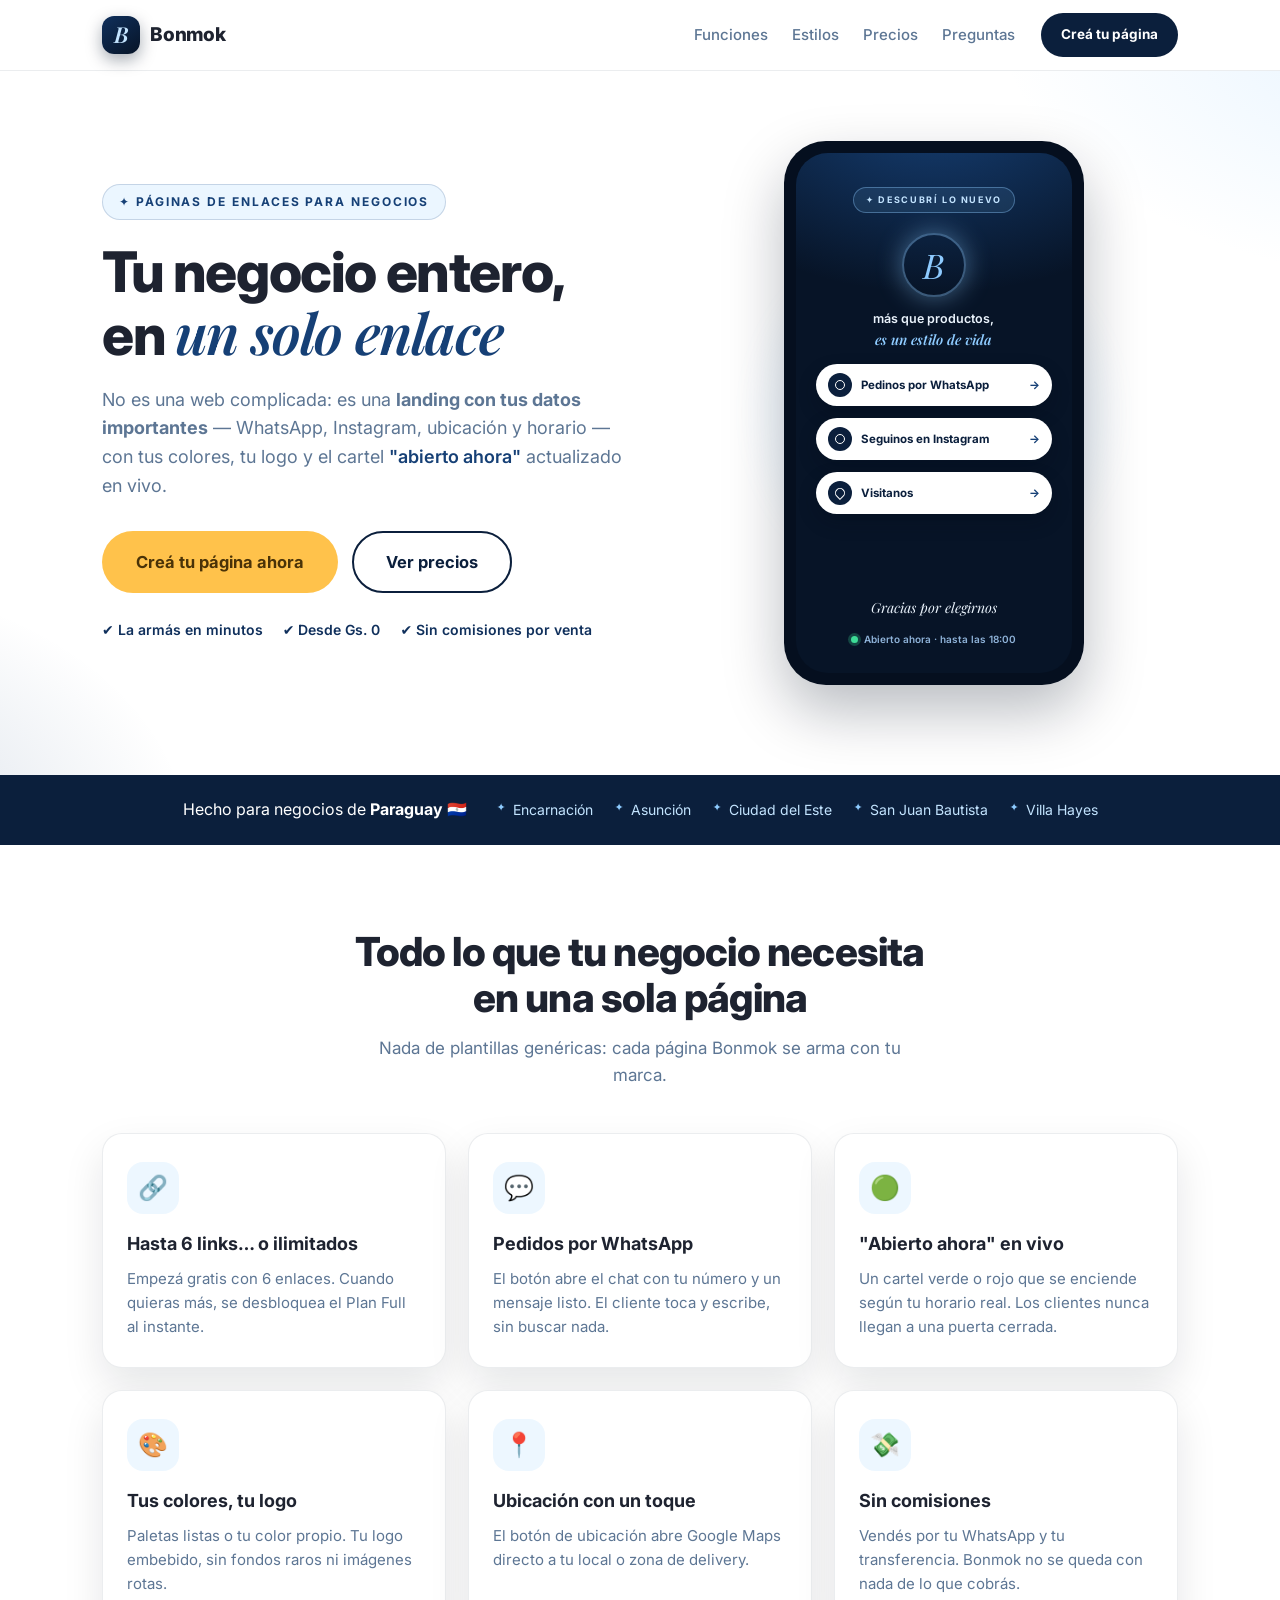
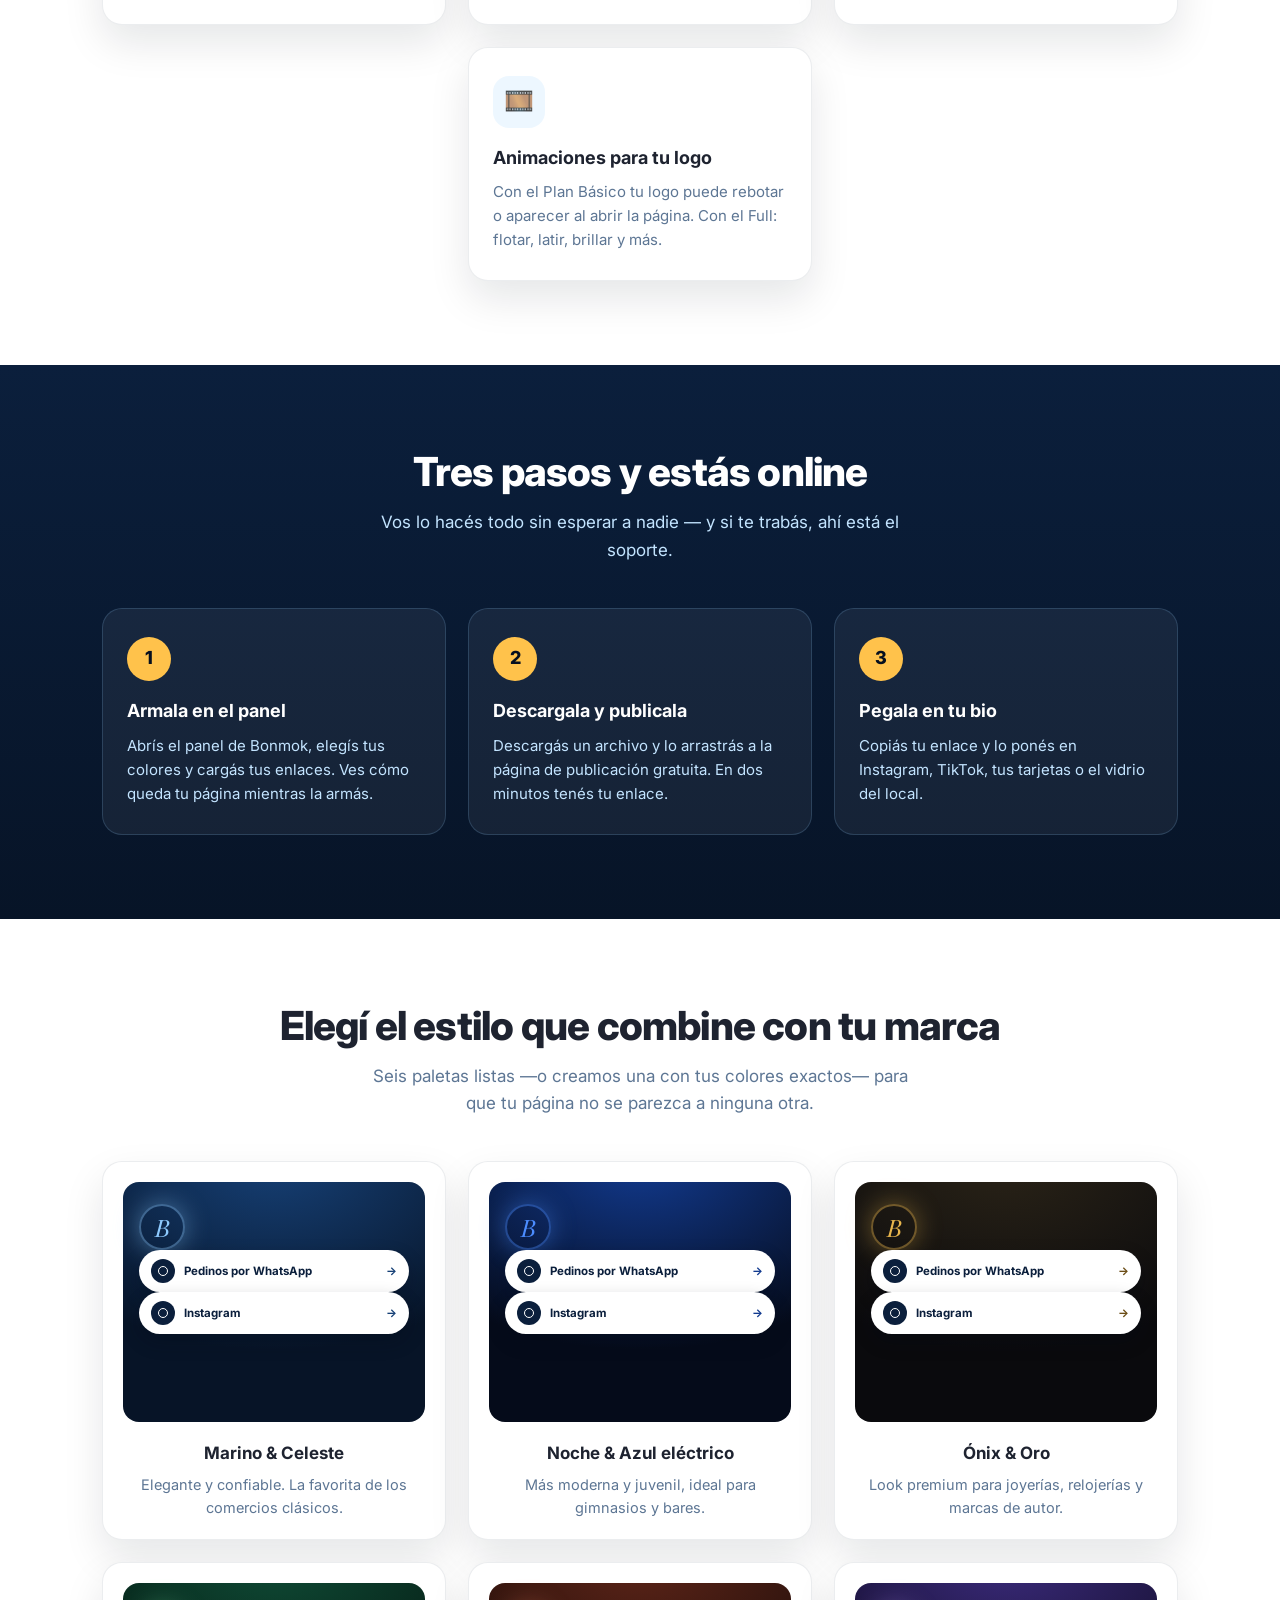
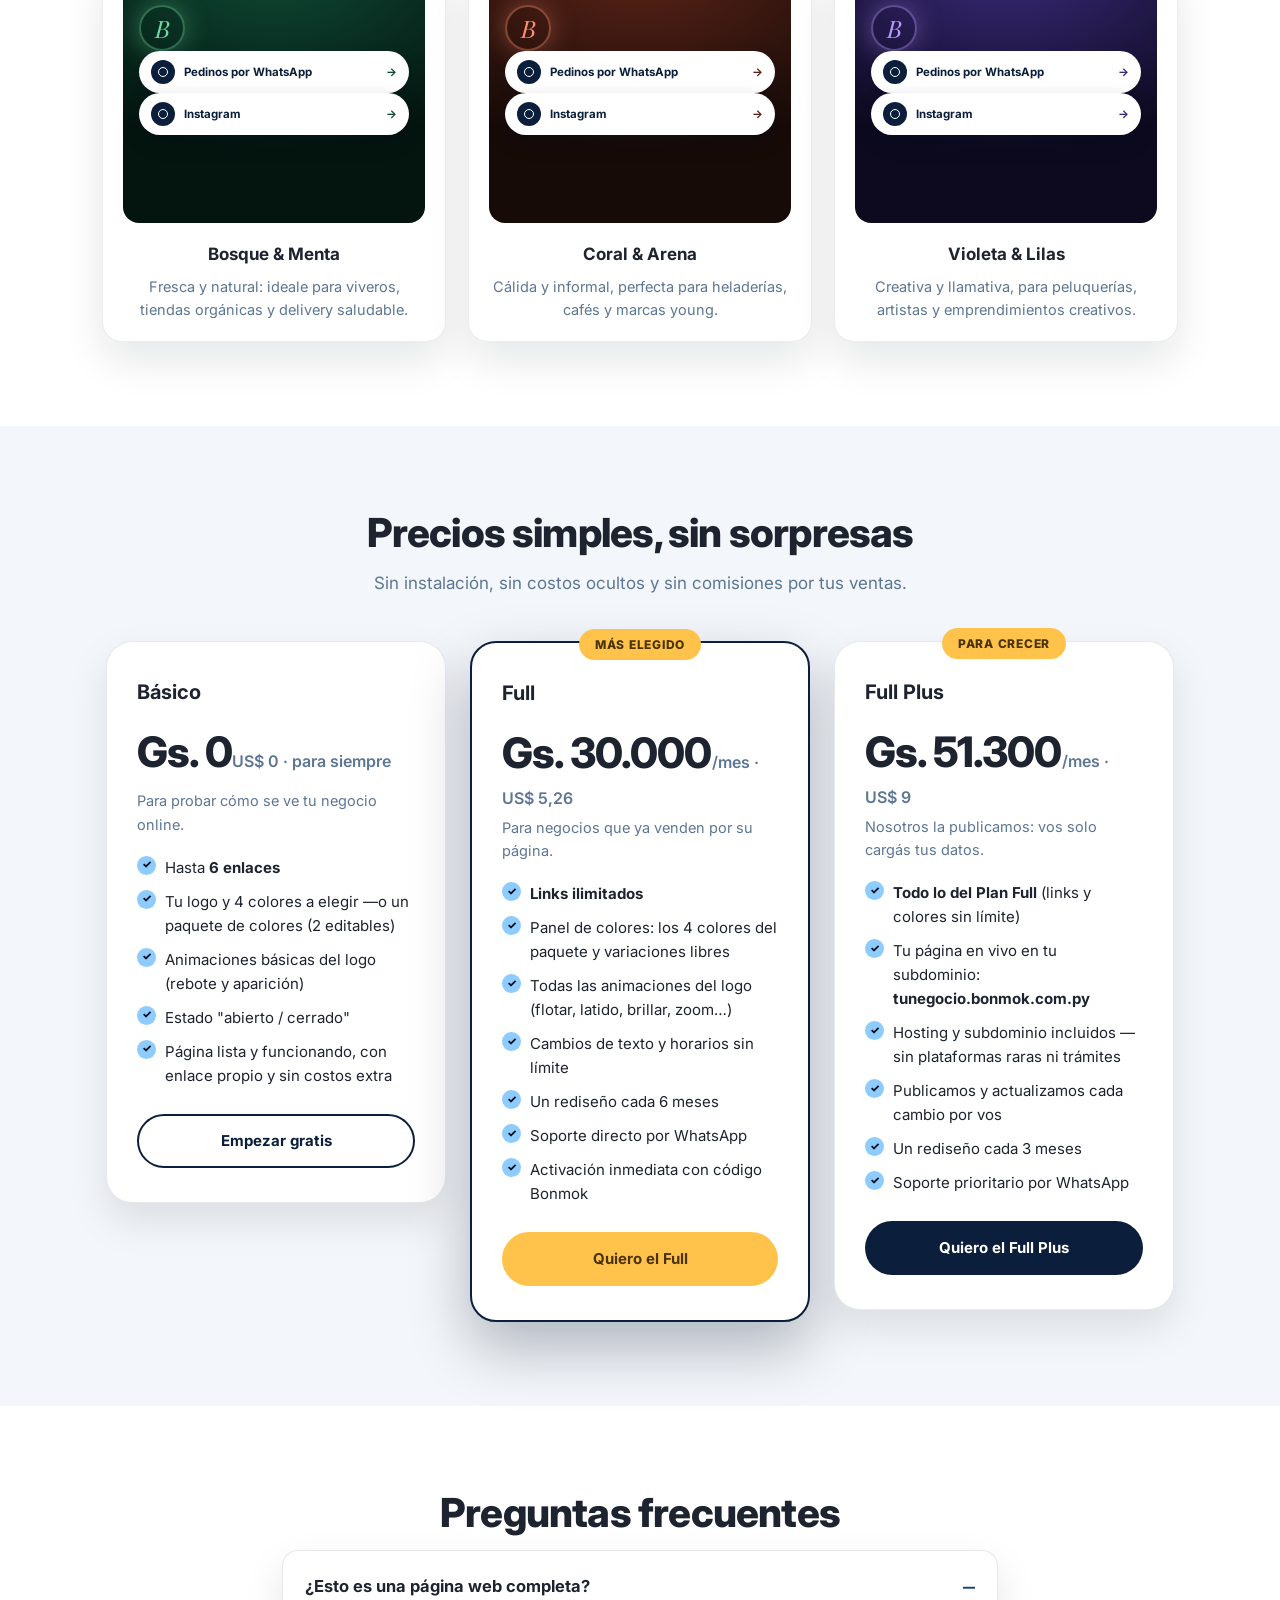
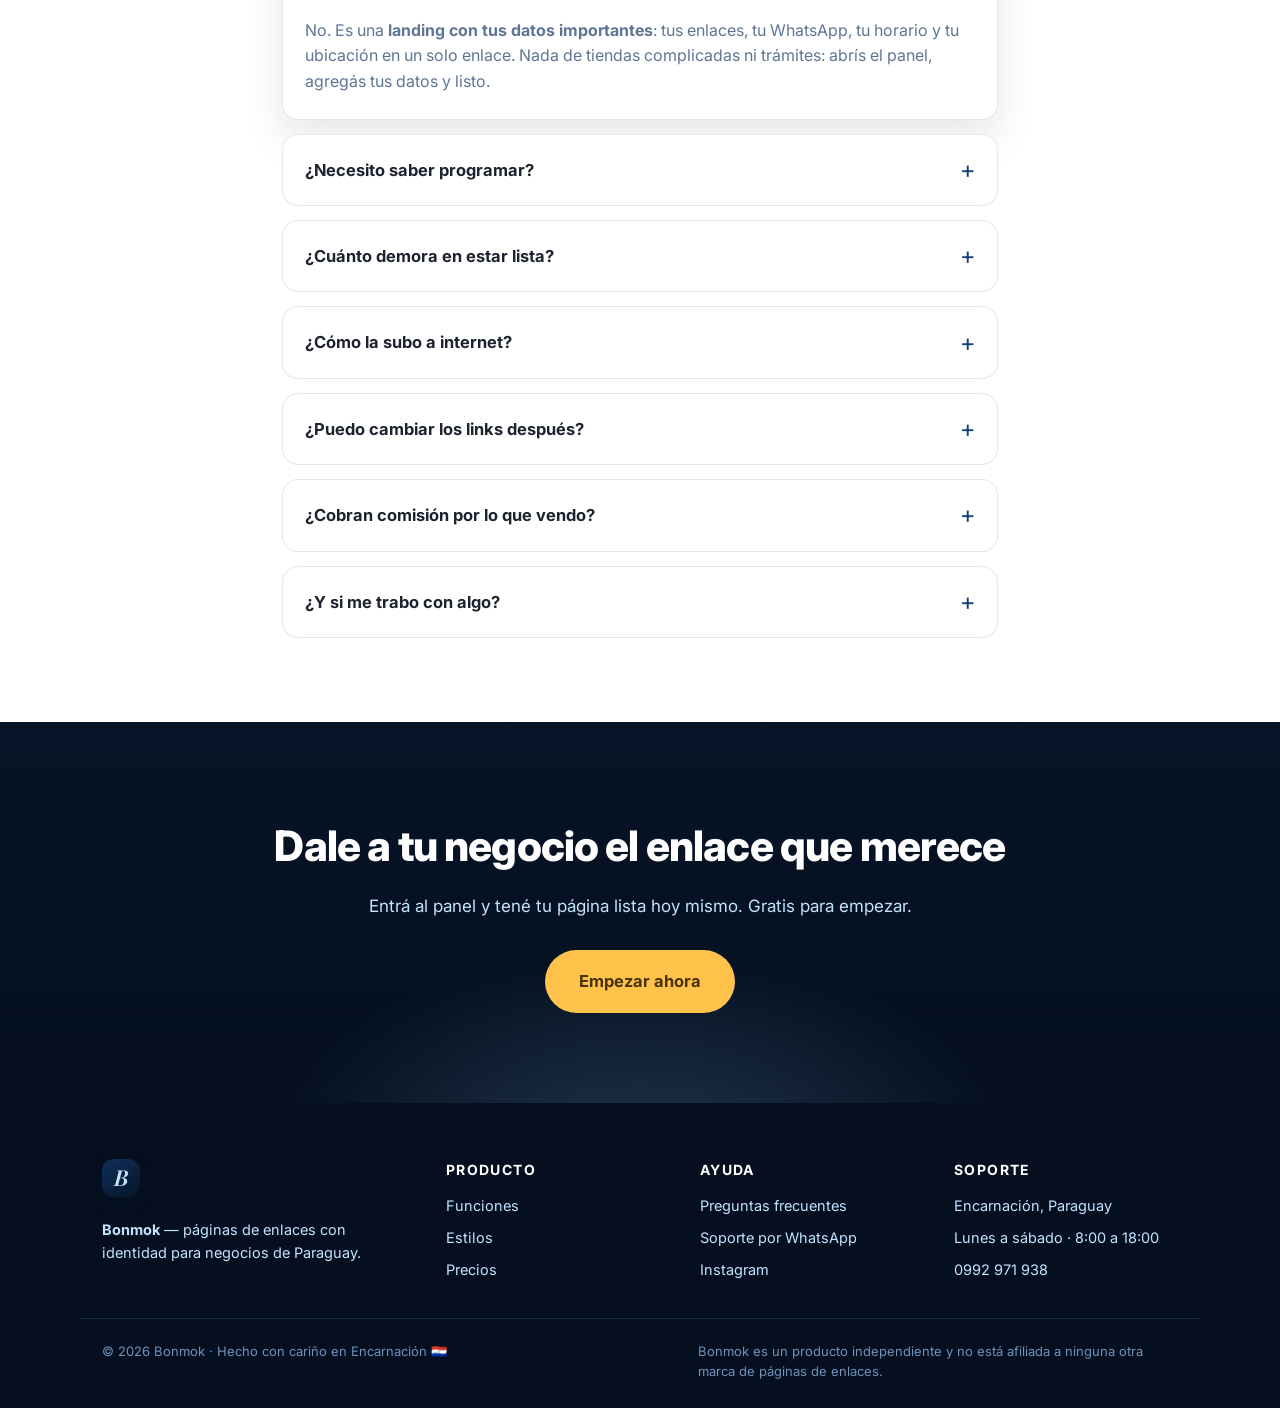
==== commit 9ab8b2b9: "Plan Full Plus US\/Gs.51.300, enfoque landing con datos importantes, PLAN.md de negocio" ====
--- a/index.html
+++ b/index.html
@@ -50,9 +50,9 @@
         <span class="eyebrow">✦ Páginas de enlaces para negocios</span>
         <h1>Tu negocio entero,<br>en <span class="destacado">un solo enlace</span></h1>
         <p class="lead">
-          WhatsApp, Instagram, catálogo y ubicación juntos en una página con
-          <strong>tus colores</strong>, <strong>tu logo</strong> y el cartel
-          <em>"abierto ahora"</em> actualizado en vivo.
+          No es una web complicada: es una <strong>landing con tus datos importantes</strong>
+          — WhatsApp, Instagram, ubicación y horario — con tus colores, tu logo y el
+          cartel <em>"abierto ahora"</em> actualizado en vivo.
         </p>
 
         <div class="hero-acciones">
@@ -256,7 +256,7 @@
       <div class="precios">
         <article class="precio-card">
           <h3>Básico</h3>
-          <p class="precio"><span class="precio-monto">Gs. 0</span></p>
+          <p class="precio"><span class="precio-monto">Gs. 0</span><span class="precio-per">US$ 0 · para siempre</span></p>
           <p class="precio-nota">Para probar cómo se ve tu negocio online.</p>
           <ul class="lista-check">
             <li>Hasta <strong>6 enlaces</strong></li>
@@ -271,7 +271,7 @@
         <article class="precio-card precio-destacado">
           <span class="etiqueta">Más elegido</span>
           <h3>Full</h3>
-          <p class="precio"><span class="precio-monto">Gs. 30.000</span><span class="precio-per">/mes</span></p>
+          <p class="precio"><span class="precio-monto">Gs. 30.000</span><span class="precio-per">/mes · US$ 5,26</span></p>
           <p class="precio-nota">Para negocios que ya venden por su página.</p>
           <ul class="lista-check">
             <li><strong>Links ilimitados</strong></li>
@@ -284,6 +284,22 @@
           </ul>
           <a class="btn btn-ambar btn-block" href="https://wa.me/595985296032?text=Hola%20Bonmok%21%20Quiero%20el%20Plan%20Full" target="_blank" rel="noopener">Quiero el Full</a>
         </article>
+
+        <article class="precio-card">
+          <span class="etiqueta">Para crecer</span>
+          <h3>Full Plus</h3>
+          <p class="precio"><span class="precio-monto">Gs. 51.300</span><span class="precio-per">/mes · US$ 9</span></p>
+          <p class="precio-nota">Nosotros la publicamos: vos solo cargás tus datos.</p>
+          <ul class="lista-check">
+            <li><strong>Todo lo del Plan Full</strong> (links y colores sin límite)</li>
+            <li>Tu página en vivo en tu subdominio: <strong>tunegocio.bonmok.com.py</strong></li>
+            <li>Hosting y subdominio incluidos — sin plataformas raras ni trámites</li>
+            <li>Publicamos y actualizamos cada cambio por vos</li>
+            <li>Un rediseño cada 3 meses</li>
+            <li>Soporte prioritario por WhatsApp</li>
+          </ul>
+          <a class="btn btn-dark btn-block" href="https://wa.me/595985296032?text=Hola%20Bonmok%21%20Quiero%20el%20Plan%20Full%20Plus" target="_blank" rel="noopener">Quiero el Full Plus</a>
+        </article>
       </div>
     </div>
   </section>
@@ -294,6 +310,13 @@
       <h2 class="titulo-seccion">Preguntas frecuentes</h2>
 
       <details class="faq" open>
+        <summary>¿Esto es una página web completa?</summary>
+        <p>No. Es una <b>landing con tus datos importantes</b>: tus enlaces, tu WhatsApp,
+        tu horario y tu ubicación en un solo enlace. Nada de tiendas complicadas ni
+        trámites: abrís el panel, agregás tus datos y listo.</p>
+      </details>
+
+      <details class="faq">
         <summary>¿Necesito saber programar?</summary>
         <p>No. Abrís el panel, cargás tus datos y listo: ves tu página en pantalla mientras la armás.</p>
       </details>
--- a/assets/css/styles.css
+++ b/assets/css/styles.css
@@ -575,8 +575,13 @@
   margin-top: 44px;
   display: grid;
   gap: 24px;
-  grid-template-columns: repeat(2, minmax(0, 420px));
+  grid-template-columns: repeat(3, minmax(0, 340px));
   justify-content: center;
+  align-items: start;
+}
+
+@media (max-width: 1040px) {
+  .precios { grid-template-columns: minmax(0, 420px); }
 }
 
 .precio-card {
